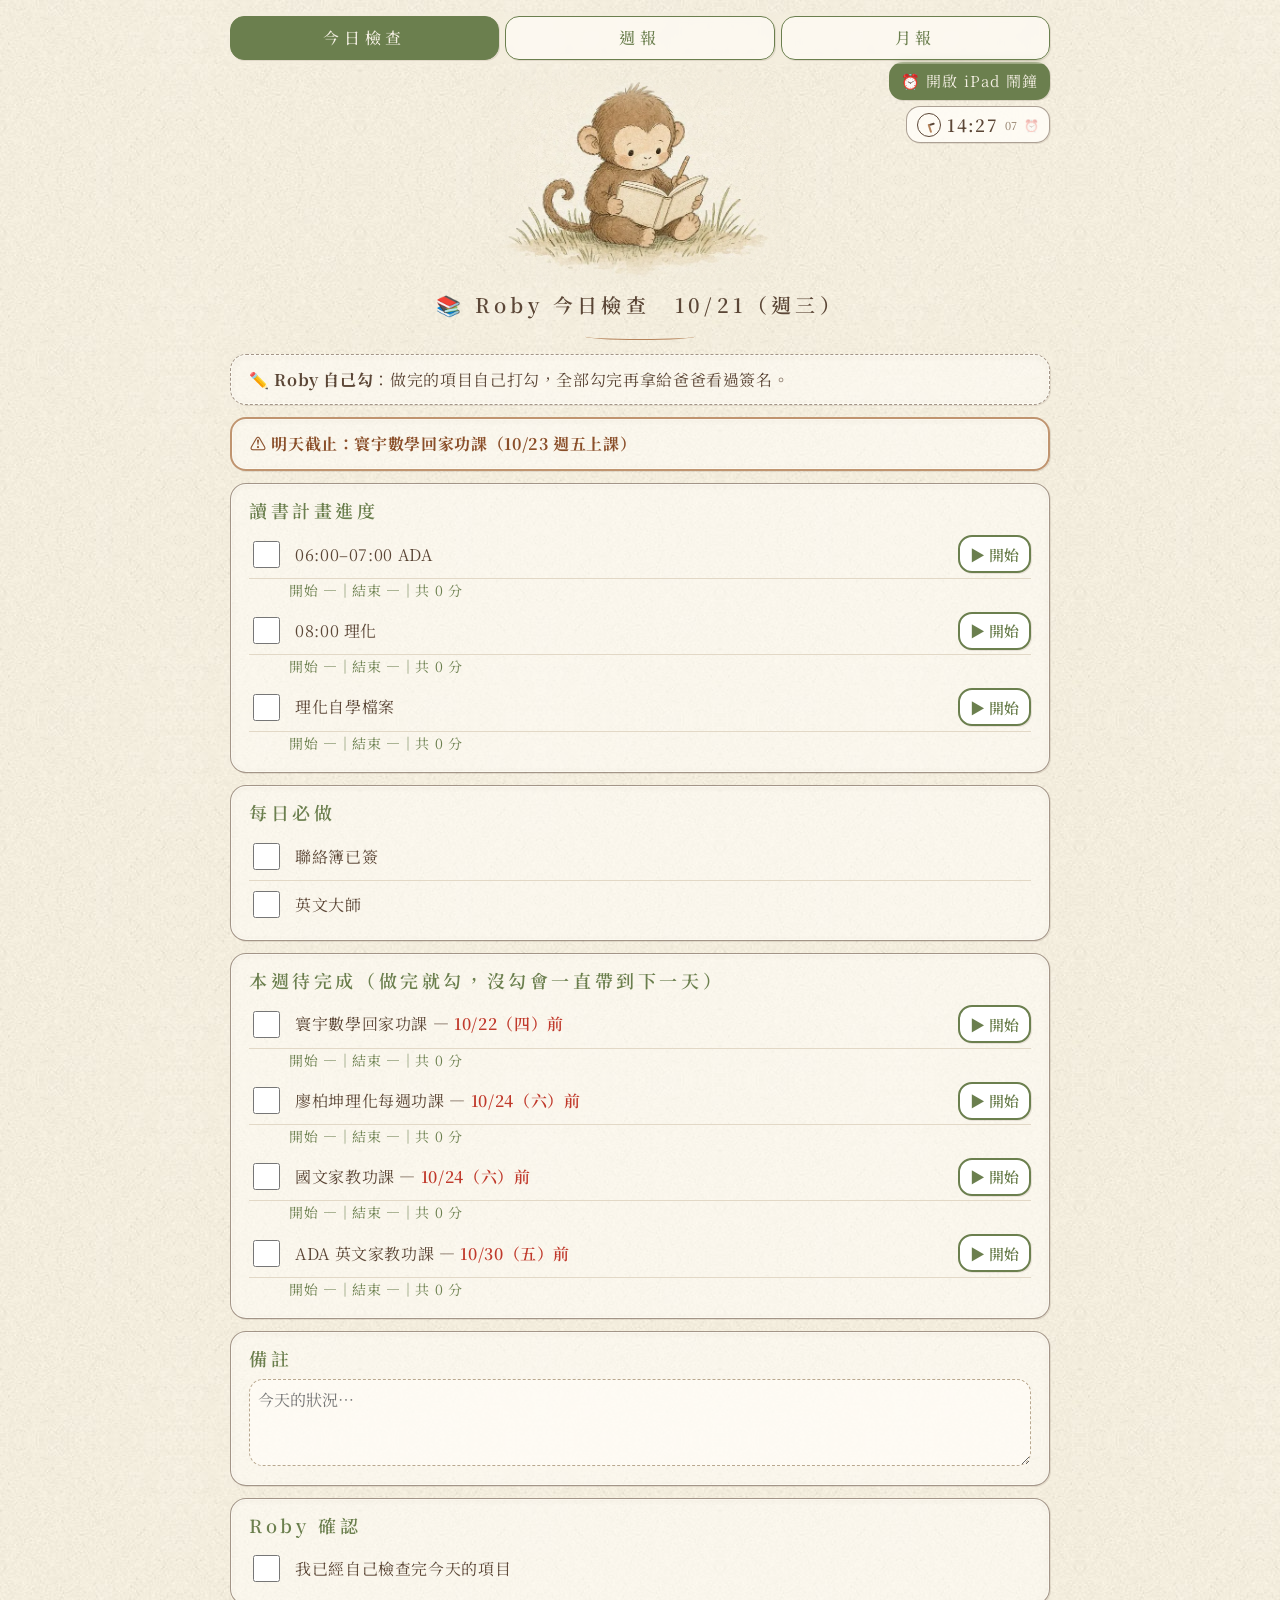
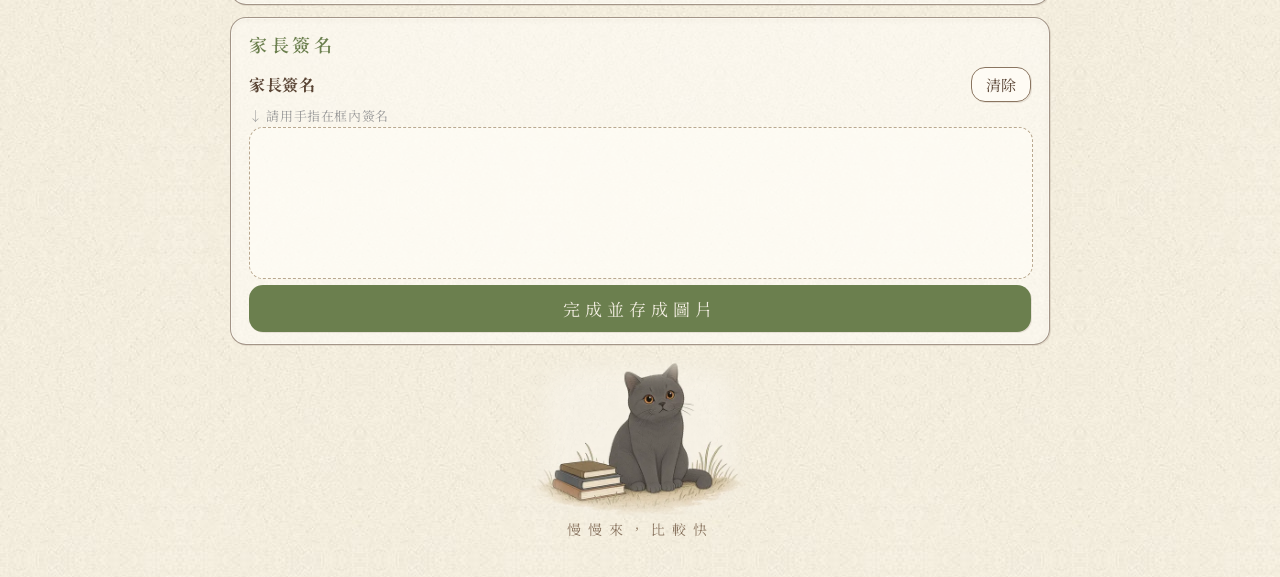
==== index.html @ 944dd444 "小時鐘、App 內鬧鐘、開啟 iPad 鬧鐘連結" ====
<!DOCTYPE html><html lang="zh-TW"><head><meta charset="utf-8">
<meta name="viewport" content="width=device-width,initial-scale=1,viewport-fit=cover">
<title>Roby 今日檢查 10/21</title>
<style>
body{font-family:-apple-system,"PingFang TC",sans-serif;margin:0;padding:16px;background:#f6f7fb;color:#222}
.card{background:#fff;border-radius:14px;padding:16px;margin-bottom:14px;box-shadow:0 1px 4px #0001}
h1{font-size:22px;margin:4px 0 12px}h2{font-size:17px;margin:0 0 10px;color:#555}
label{display:flex;align-items:center;gap:12px;padding:10px 0;border-bottom:1px solid #eee;font-size:17px}
label:last-child{border:0}input[type=checkbox]{width:26px;height:26px;accent-color:#2e7d32}
input:checked+span{text-decoration:line-through;color:#888}
textarea{width:100%;box-sizing:border-box;font-size:16px;border:1px solid #ddd;border-radius:8px;padding:8px}
canvas{display:block;width:100%;min-width:250px;height:150px;border:2px dashed #bbb;border-radius:10px;background:#fff;touch-action:none}
.row{display:flex;justify-content:space-between;align-items:center;margin:8px 0 4px}
button{font-size:15px;padding:6px 14px;border-radius:8px;border:1px solid #ccc;background:#fff}
#save{width:100%;padding:12px;font-size:17px;background:#2e7d32;color:#fff;border:0;margin-top:6px}
</style><meta name="robots" content="noindex,nofollow">
<meta name="apple-mobile-web-app-capable" content="yes"><meta name="mobile-web-app-capable" content="yes">
<meta name="apple-mobile-web-app-status-bar-style" content="default"><meta name="apple-mobile-web-app-title" content="Roby 今日檢查">
<meta name="theme-color" content="#6b7f4e"><link rel="manifest" href="manifest.webmanifest">
<link rel="apple-touch-icon" href="apple-touch-icon.png"><link rel="icon" href="icon-192.png">
<style>
body{max-width:820px!important;margin:0 auto!important;padding:20px!important;font-size:20px}
.nav{display:flex;gap:8px;margin:0 0 16px;position:sticky;top:0;z-index:5;background:#f6f7fb;padding:8px 0}
.nav a{flex:1;text-align:center;padding:14px;font-size:20px;border-radius:12px;text-decoration:none;color:#6b7f4e;background:#fff;border:2px solid #6b7f4e;font-weight:600}
.nav a.on{background:#6b7f4e;color:#fff}
h1{font-size:30px!important}h2{font-size:22px!important}
label{font-size:22px!important;padding:16px 0!important;gap:18px!important}
input[type=checkbox]{width:40px!important;height:40px!important;flex:none}
textarea{font-size:20px!important}button{font-size:19px!important}
canvas{height:220px!important}#save{padding:18px!important;font-size:22px!important}
td,th{font-size:18px!important;padding:10px 6px!important}p,li{font-size:19px}
.pts button{width:60px!important;height:48px!important}.row select{font-size:18px!important;padding:8px!important}
/* 戒除拖延 */
.trow{display:flex;align-items:center;gap:10px;border-bottom:1px solid #eee}.trow label{flex:1;border:0!important}
.tbtn{flex:none;min-width:110px;min-height:56px;font-size:20px!important;border-radius:12px!important;border:2px solid #6b7f4e!important;color:#6b7f4e;background:#fff;font-weight:600}
.tlog{font-size:18px;color:#6b7f4e;padding:0 0 12px 58px}
#tov{position:fixed;left:0;right:0;bottom:0;z-index:8;color:#fff;text-align:center;padding:18px 16px calc(18px + env(safe-area-inset-bottom));box-shadow:0 -4px 16px #0003}
#tov.focus{background:#c62828}#tov.rest{background:#1565c0}body.timing{padding-bottom:300px!important}
.tname{font-size:22px}.tphase{font-size:22px;opacity:.9}.tclock{font-size:96px;font-weight:700;font-variant-numeric:tabular-nums;line-height:1.1}
.tbtns{display:flex;gap:16px;justify-content:center;margin-top:8px}.tbtns button{min-width:160px;min-height:64px;font-size:24px!important;border-radius:14px;border:0;background:#fff;color:#222;font-weight:600}
</style>
<script>if('serviceWorker' in navigator)navigator.serviceWorker.register('sw.js');</script>
<link rel="preconnect" href="https://fonts.gstatic.com"><link href="https://fonts.googleapis.com/css2?family=Noto+Serif+TC:wght@400;600&display=swap" rel="stylesheet"><style>/* 紙感手繪主題：4 色 墨棕#5b4636 草綠#6b7f4e 暖棕#b5835a 米紙#f3eee2 */
html{background:#f3eee2 url(paper.jpg) repeat;}
body{background:transparent!important;color:#5b4636!important;font-family:"Noto Serif TC","Songti TC",-apple-system,serif!important;letter-spacing:.04em;line-height:1.6}
.hero{display:block;width:62%;max-width:460px;margin:8px auto 0}
h1{text-align:center;font-weight:600!important;letter-spacing:.28em;color:#5b4636;margin:10px 0 28px!important}
h1:after{content:"";display:block;width:110px;height:6px;margin:12px auto 0;border-bottom:1.5px solid #b5835a;border-radius:50%}
.sub{text-align:center;color:#8a7560!important;letter-spacing:.15em}
h2{color:#6b7f4e!important;letter-spacing:.2em;font-weight:600}
.card{background:rgba(255,253,247,.55)!important;box-shadow:none!important;border:1.5px solid #8a7560!important;border-radius:255px 18px 225px 18px/18px 225px 18px 255px!important;padding:24px 28px!important;margin:26px 0!important}
.card.tip{border-style:dashed!important;font-size:19px}
.card.warn{border-color:#b5835a!important;border-width:2px!important;color:#8a4f2a}
label,.trow,.subj,th,td{border-color:#e2d8c6!important}
input[type=checkbox]{accent-color:#6b7f4e!important}
input:checked+span{color:#a89a8a!important}
.nav{background:transparent!important;backdrop-filter:blur(4px)}
.nav a{border:1.5px solid #6b7f4e!important;color:#6b7f4e!important;background:rgba(255,253,247,.7)!important;border-radius:22px 8px 20px 10px!important;letter-spacing:.3em;font-weight:500}
.nav a.on{background:#6b7f4e!important;color:#f3eee2!important}
button{font-family:inherit;color:#5b4636;background:rgba(255,253,247,.8);border:1.5px solid #8a7560!important;border-radius:16px 6px 14px 8px!important}
#save{background:#6b7f4e!important;color:#f3eee2!important;border:0!important;letter-spacing:.3em;border-radius:24px 10px 22px 12px!important}
.tbtn{border-color:#6b7f4e!important;color:#6b7f4e!important}
.tlog{color:#6b7f4e!important}
textarea{background:rgba(255,253,247,.7);border:1.5px dashed #b9a88f!important;font-family:inherit;color:#5b4636}
canvas{border:1.5px dashed #b9a88f!important;background:rgba(255,253,247,.6)!important;border-radius:22px 8px 24px 10px!important}
#tov.focus{background:#8a5a3c!important}#tov.rest{background:#6b7f4e!important}
.tbtns button{background:#f3eee2!important;color:#5b4636!important}
.ok{color:#6b7f4e!important}.no{color:#b5835a!important}.bar{background:#e2d8c6!important}.bar>div{background:#6b7f4e!important}
.pts button{border-color:#b5835a!important;color:#b5835a!important;background:transparent!important}.pts button.on{background:#b5835a!important;color:#fff!important}
.add{background:transparent!important;color:#6b7f4e!important;border:1.5px dashed #6b7f4e!important;padding:8px 14px!important}
.del{border:0!important;color:#b5835a!important;background:none!important}
#done{position:fixed;inset:0;z-index:9;background:rgba(243,238,226,.92);display:flex;flex-direction:column;align-items:center;justify-content:center;text-align:center;font-size:28px;letter-spacing:.2em;color:#5b4636}
#done img{width:200px;border-radius:50%;mix-blend-mode:multiply;margin-bottom:16px}#done small{font-size:19px;color:#8a7560;margin-top:8px}
.foot{display:block;width:44%;max-width:330px;margin:10px auto 0}.footnote{text-align:center;color:#8a7560;letter-spacing:.5em;font-size:17px;margin:0 0 40px}
/* 緊湊版（Doc 要求）*/
body{font-size:16px!important;padding:12px 16px!important}
h1{font-size:20px!important;margin:6px 0 14px!important;letter-spacing:.22em}h2{font-size:18px!important;margin:0 0 6px!important}
.hero{width:42%;max-width:300px;margin:4px auto 0}.foot{width:30%;max-width:220px}
.card{padding:12px 18px!important;margin:12px 0!important}
label{font-size:16px!important;padding:7px 0!important;gap:12px!important}
input[type=checkbox]{width:27px!important;height:27px!important}
p,li,td,th,textarea,.card.tip{font-size:16px!important}td,th{padding:5px 4px!important}
button{font-size:15px!important}.nav{gap:6px;margin:0 0 6px;padding:4px 0}.nav a{font-size:16px!important;padding:8px!important}
.tbtn{min-width:72px;min-height:38px;font-size:15px!important;padding:4px 10px}.tlog{font-size:14px;padding:0 0 6px 40px}
canvas{height:150px!important}#save{padding:11px!important;font-size:17px!important}
.pts button{width:44px!important;height:36px!important}.row select{font-size:15px!important;padding:4px!important}
.tclock{font-size:64px}.tname,.tphase{font-size:17px}.tbtns button{min-width:120px;min-height:48px;font-size:18px!important}
#tov{padding:10px 12px calc(10px + env(safe-area-inset-bottom))}body.timing{padding-bottom:200px!important}
.footnote{font-size:14px;margin-bottom:24px}
/* 整齊柔圓角（取代不對稱手繪框）*/
.card{border:1.5px solid rgba(91,70,54,.55)!important;border-radius:16px!important;box-shadow:inset 0 0 0 1px rgba(255,253,247,.6),1px 1px 0 rgba(91,70,54,.12),inset 0 1px 6px rgba(91,70,54,.06)!important}
.card.warn{border-color:rgba(181,131,90,.85)!important}
.nav a,button,#save,.tbtn,.add,.tbtns button{border-radius:14px!important;box-shadow:1px 1px 0 rgba(91,70,54,.12)}
textarea,canvas{border-radius:14px!important}
input[type=checkbox]{border-radius:6px}
.due{color:#c0392b;font-weight:600}input:checked+span .due{color:#b9aa9a!important;font-weight:400}
/* 小時鐘與鬧鐘 */
body{position:relative}
#clk{position:absolute;top:62px;right:16px;z-index:4;display:flex;align-items:center;gap:6px;padding:5px 10px!important;background:rgba(255,253,247,.85)!important;border:1.5px solid rgba(91,70,54,.5)!important;border-radius:14px!important;color:#5b4636;font-variant-numeric:tabular-nums}
#clk .cf{position:relative;width:22px;height:22px;border:1.5px solid #5b4636;border-radius:50%;flex:none}
#clk .cf i{position:absolute;left:50%;bottom:50%;width:1.6px;background:#5b4636;border-radius:1px;transform-origin:50% 100%;margin-left:-.8px}
#clk .hh{height:6px}#clk .mm{height:8.5px;background:#b5835a!important}
#clk .ct{font-size:17px;letter-spacing:.08em;font-weight:600}#clk .cs{font-size:11px;color:#8a7560;width:14px}
#clk .cb{font-size:12px;opacity:.35}#clk.has .cb{opacity:1}
#alp,#alr{position:fixed;inset:0;z-index:10;background:rgba(91,70,54,.35);display:flex;align-items:center;justify-content:center;padding:16px}
.alb{background:#f3eee2 url(paper.jpg);border:1.5px solid rgba(91,70,54,.55);border-radius:16px;padding:16px 18px;width:100%;max-width:460px;box-shadow:0 6px 24px rgba(91,70,54,.25)}
.ali{display:flex;align-items:center;gap:10px;padding:6px 0;border-bottom:1px solid #e2d8c6}.ali b{font-size:20px;font-variant-numeric:tabular-nums}.ali span{flex:1;font-size:15px}
.ali label{padding:0!important;border:0!important}.ala{display:flex;gap:6px;margin:10px 0 4px;flex-wrap:wrap}.ala input{font-size:16px;padding:6px 8px;border:1.5px solid #b9a88f;border-radius:10px;background:#fffdf7;color:#5b4636;font-family:inherit}
.ala input#alL{flex:1;min-width:140px}.alh{display:block;color:#8a7560;font-size:13px;margin:4px 0 10px}.aln{color:#8a7560}.alclose{width:100%;padding:8px!important}
#alr .alb{text-align:center}.alrt{font-size:56px;font-weight:700;color:#5b4636;font-variant-numeric:tabular-nums}.alrl{font-size:20px;margin-bottom:12px}
#alr .tbtns button{min-width:140px;min-height:52px;font-size:18px!important}#alr .of{background:#6b7f4e!important;color:#f3eee2!important}
#clkbar{position:absolute;top:62px;right:16px;z-index:4;display:flex;flex-direction:column;align-items:flex-end;gap:6px}
#clkbar #clk{position:static}
#sysal{display:inline-block;padding:7px 12px;font-size:15px;color:#f3eee2;background:#6b7f4e;border-radius:14px;text-decoration:none;letter-spacing:.08em;box-shadow:1px 1px 0 rgba(91,70,54,.15)}
</style></head><body><img id="paperimg" src="paper.jpg" hidden alt=""><div class="nav"><a href="./" class="on">今日檢查</a><a href="weekly.html" class="">週報</a><a href="monthly.html" class="">月報</a></div><img class="hero" src="monkey-hero.webp" alt="">
<h1>📚 Roby 今日檢查　10/21（週三）</h1>
<div class="card tip">✏️ <b>Roby 自己勾</b>：做完的項目自己打勾，全部勾完再拿給爸爸看過簽名。</div>
<div class="card warn"><b>⚠️ 明天截止：寰宇數學回家功課（10/23 週五上課）</b></div>
<div class="card" data-timer><h2>讀書計畫進度</h2>
<label><input type="checkbox"><span>06:00–07:00 ADA</span></label>
<label><input type="checkbox"><span>08:00 理化</span></label>
<label><input type="checkbox"><span>理化自學檔案</span></label></div>
<div class="card"><h2>每日必做</h2>
<label><input type="checkbox"><span>聯絡簿已簽</span></label>
<label><input type="checkbox"><span id="eng">英文大師</span></label></div>
<div class="card" data-timer><h2>本週待完成（做完就勾，沒勾會一直帶到下一天）</h2>
<label><input type="checkbox"><span>寰宇數學回家功課 — <span class="due">10/22（四）前</span></span></label>
<label><input type="checkbox"><span>廖柏坤理化每週功課 — <span class="due">10/24（六）前</span></span></label>
<label><input type="checkbox"><span>國文家教功課 — <span class="due">10/24（六）前</span></span></label>
<label><input type="checkbox"><span>ADA 英文家教功課 — <span class="due">10/30（五）前</span></span></label></div>
<div class="card"><h2>備註</h2><textarea rows="3" placeholder="今天的狀況…"></textarea></div>
<div class="card"><h2>Roby 確認</h2><label><input type="checkbox"><span>我已經自己檢查完今天的項目</span></label></div>
<div class="card"><h2>家長簽名</h2>
<div class="row"><b>家長簽名</b><button onclick="clr(0)">清除</button></div><div style="color:#999;font-size:13px">↓ 請用手指在框內簽名</div><canvas width="600" height="150"></canvas>
<button id="save" onclick="save()">完成並存成圖片</button></div>
<script>
const cs=[...document.querySelectorAll('canvas')];
cs.forEach(c=>{const r=devicePixelRatio||1;const w=c.clientWidth||600,h=c.clientHeight||150;c.width=w*r;c.height=h*r;
const x=c.getContext('2d');x.scale(r,r);x.lineWidth=2.5;x.lineCap='round';x.strokeStyle='#5b4636';let d=false;
const p=e=>{const b=c.getBoundingClientRect();return[e.clientX-b.left,e.clientY-b.top]};
c.onpointerdown=e=>{d=true;x.beginPath();x.moveTo(...p(e))};
c.onpointermove=e=>{if(d){x.lineTo(...p(e));x.stroke()}};
c.onpointerup=c.onpointerleave=()=>d=false;});
function clr(i){const c=cs[i];c.getContext('2d').clearRect(0,0,c.width,c.height)}
function save(){const INK='#5b4636',GRN='#6b7f4e',ACC='#b5835a';
const items=[...document.querySelectorAll('label')].map(l=>[l.querySelector('input').checked,l.querySelector('span').innerText,(l.dataset.log||''),(l.querySelector('.due')||{}).innerText||''.replace(/[（）]/g,'')]);
const W=820,hero=document.querySelector('.hero'),HH=hero?300:0,H=HH+170+items.reduce((s,i)=>s+(i[2]?84:56),0)+330+230,o=document.createElement('canvas');o.width=W*2;o.height=H*2;const x=o.getContext('2d');x.scale(2,2);
x.fillStyle='#f3eee2';x.fillRect(0,0,W,H);const pt=document.getElementById('paperimg');if(pt&&pt.complete){x.fillStyle=x.createPattern(pt,'repeat');x.fillRect(0,0,W,H)}
if(hero){const w=420,h=w*hero.naturalHeight/hero.naturalWidth;x.drawImage(hero,(W-w)/2,10,w,h);x.globalCompositeOperation='source-over'}
const SF='"Noto Serif TC","Songti TC",serif';x.textAlign='center';x.fillStyle=INK;x.font='600 34px '+SF;x.letterSpacing='6px';x.fillText(document.querySelector('h1').innerText.replace(/^\W+/,''),W/2,HH+60);x.letterSpacing='0px';
x.strokeStyle=ACC;x.lineWidth=1.5;x.beginPath();x.moveTo(W/2-60,HH+82);x.quadraticCurveTo(W/2,HH+76,W/2+60,HH+84);x.stroke();x.textAlign='left';
let y=HH+140;items.forEach(([c,t,lg,du])=>{x.strokeStyle=INK;x.lineWidth=1.5;x.beginPath();x.roundRect?x.roundRect(50,y-24,28,28,6):x.rect(50,y-24,28,28);x.stroke();if(c){x.strokeStyle=GRN;x.lineWidth=3.5;x.beginPath();x.moveTo(54,y-10);x.lineTo(63,y);x.lineTo(80,y-28);x.stroke()}
x.fillStyle=c?'#9a8a7a':INK;x.font='25px '+SF;if(du&&t.endsWith(du)){const a=t.slice(0,-du.length);x.fillText(a,95,y);const ax=95+x.measureText(a).width;x.fillStyle=c?'#b9aa9a':'#c0392b';x.font='600 25px '+SF;x.fillText(du,ax,y)}else x.fillText(t,95,y);y+=36;if(lg){x.fillStyle=GRN;x.font='20px '+SF;x.fillText(lg,95,y-4);y+=28}y+=20});
const n=document.querySelector('textarea').value;x.fillStyle=INK;x.font='23px '+SF;if(n){x.fillText('備註：'+n,50,y);y+=46}
x.fillText('家長簽名',50,y+30);x.strokeStyle='rgba(91,70,54,.14)';x.lineWidth=1.5;x.beginPath();x.roundRect?x.roundRect(171,y+1,600,180,14):0;x.stroke();x.strokeStyle='rgba(91,70,54,.6)';x.beginPath();x.roundRect?x.roundRect(170,y,600,180,14):x.rect(170,y,600,180);x.stroke();x.drawImage(cs[0],175,y+5,590,170);const cf=document.querySelector('.foot');if(cf){x.drawImage(cf,(W-280)/2,y+200,280,280*cf.naturalHeight/cf.naturalWidth);x.globalCompositeOperation='source-over'}
o.toBlob(async b=>{const url=URL.createObjectURL(b);const f=new File([b],'Roby檢查_1021.png',{type:'image/png'});
if(navigator.canShare&&navigator.canShare({files:[f]})){try{await navigator.share({files:[f],title:'Roby檢查 10/21'});return}catch(e){}}
showImg(url)},'image/png');}
function showImg(url){const d=document.createElement('div');d.style.cssText='position:fixed;inset:0;background:#000c;z-index:9;display:flex;flex-direction:column;align-items:center;justify-content:center;padding:16px';
d.innerHTML='<p style="color:#fff;font-size:18px;text-align:center">長按下方圖片，選「加入照片」或「儲存影像」</p><img src="'+url+'" style="max-width:100%;max-height:75vh;background:#fff;border-radius:8px"><button style="margin-top:14px;font-size:17px;padding:10px 24px">關閉</button>';
d.querySelector('button').onclick=()=>d.remove();document.body.appendChild(d);}
</script><img class="foot" src="cat-foot.webp" alt="讀書的小貓"><div class="footnote">慢慢來，比較快</div><script>(function(){
var K='roby-check-'+'2026-10-21',TK='roby-timer',FOCUS=25*60e3,REST=5*60e3;
var els=[...document.querySelectorAll('input[type=checkbox],textarea')];
var S={};try{S=JSON.parse(localStorage.getItem(K)||'{}')}catch(e){}
if(!S.t)S.t={};
function save(){els.forEach(function(x,j){S[j]=x.type=='checkbox'?x.checked:x.value});localStorage.setItem(K,JSON.stringify(S));}
var hm=function(ms){return new Date(ms).toLocaleTimeString('zh-TW',{timeZone:'Asia/Taipei',hour:'2-digit',minute:'2-digit',hourCycle:'h23'})};
var logs={};
function tot(t){return (t.acc||0)+(t.run?Date.now()-t.run:0)}
function render(i){var t=S.t[i]||{},d=logs[i];if(!d)return;
 var s='開始 '+(t.s?hm(t.s):'—')+'｜結束 '+(t.e&&!t.on?hm(t.e):'—')+'｜共 '+Math.floor(tot(t)/60e3)+' 分';
 d.textContent=s;els[i].closest('label').dataset.log=t.s?'（'+s+'）':'';}
function renderAll(){for(var i in logs)render(i)}
els.forEach(function(e,i){if(i in S){if(e.type=='checkbox')e.checked=S[i];else e.value=S[i];}});
document.querySelectorAll('[data-timer] label').forEach(function(l){var cb=l.querySelector('input'),i=els.indexOf(cb);
 var w=document.createElement('div');w.className='trow';l.parentNode.insertBefore(w,l);w.appendChild(l);
 var b=document.createElement('button');b.className='tbtn';b.textContent='▶ 開始';b.onclick=function(){start(i)};w.appendChild(b);
 var d=document.createElement('div');d.className='tlog';w.after(d);logs[i]=d;render(i);});
function pauseRun(i,at){var t=S.t[i];if(t&&t.run){t.acc=(t.acc||0)+Math.max(0,(at||Date.now())-t.run);t.run=null}}
function finish(i){var t=S.t[i];if(!t||!t.s)return;pauseRun(i);t.e=Date.now();t.on=false;render(i);save();}
els.forEach(function(e,i){e.addEventListener(e.type=='checkbox'?'change':'input',function(){
 if(e.type=='checkbox'&&logs[i]&&e.checked){var T=getT();if(T&&T.i==i)setT(null);if(S.t[i]&&S.t[i].s)finish(i);}
 save();});});
var ov=document.createElement('div');ov.id='tov';ov.innerHTML='<div class="tname"></div><div class="tphase"></div><div class="tclock">25:00</div><div class="tbtns"><button class="tp">⏸ 暫停</button><button class="tx">■ 結束</button></div>';
document.body.appendChild(ov);var ac;
function getT(){try{return JSON.parse(localStorage.getItem(TK)||'null')}catch(e){return null}}
function setT(t){t?localStorage.setItem(TK,JSON.stringify(t)):localStorage.removeItem(TK);tick();}
function name(i){var s=els[i].closest('label').querySelector('span');return s?s.textContent:''}
function start(i){var T=getT();if(T&&T.i==i)return;
 if(T&&!confirm('已經有一個計時在進行（'+name(T.i)+'），要結束它改計時這一項嗎？'))return;
 if(T){finish(T.i)}
 try{ac=ac||new (window.AudioContext||window.webkitAudioContext)();ac.resume()}catch(e){}
 var t=S.t[i]=S.t[i]||{acc:0};if(!t.s)t.s=Date.now();t.run=Date.now();t.on=true;t.e=null;save();render(i);
 setT({k:K,i:i,ph:'f',end:Date.now()+FOCUS});}
function beep(n){try{ac=ac||new (window.AudioContext||window.webkitAudioContext)();for(var k=0;k<n;k++){var o=ac.createOscillator(),g=ac.createGain();o.frequency.value=880;o.connect(g);g.connect(ac.destination);var t0=ac.currentTime+k*0.5;g.gain.setValueAtTime(0.4,t0);g.gain.exponentialRampToValueAtTime(0.001,t0+0.4);o.start(t0);o.stop(t0+0.4);}}catch(e){}if(navigator.vibrate)navigator.vibrate([300,150,300]);}
function fmt(ms){ms=Math.max(0,ms);var s=Math.ceil(ms/1000);return String(Math.floor(s/60)).padStart(2,'0')+':'+String(s%60).padStart(2,'0')}
function tick(){var T=getT();if(T&&T.k!==K){T=null;localStorage.removeItem(TK)}
 renderAll();
 if(!T){ov.style.display='none';document.body.classList.remove('timing');return}
 ov.style.display='';document.body.classList.add('timing');ov.className=T.ph=='f'?'focus':'rest';
 var left=T.paused!=null?T.paused:T.end-Date.now();
 if(left<=0&&T.paused==null){if(T.ph=='f'){pauseRun(T.i,T.end);save();beep(3);T={k:K,i:T.i,ph:'r',end:Date.now()+REST};localStorage.setItem(TK,JSON.stringify(T));left=T.end-Date.now();setTimeout(function(){alert('25 分鐘到了！休息 5 分鐘 ☕')},50);}
  else{beep(2);localStorage.removeItem(TK);ov.style.display='none';document.body.classList.remove('timing');setTimeout(function(){alert('休息結束！可以按「開始」再專注一輪 💪')},50);return;}}
 ov.querySelector('.tname').textContent=name(T.i);
 ov.querySelector('.tphase').textContent=T.ph=='f'?'🍅 專注中':'☕ 休息 5 分鐘（不計入）';
 ov.querySelector('.tclock').textContent=fmt(left);
 ov.querySelector('.tp').textContent=T.paused!=null?'▶ 繼續':'⏸ 暫停';}
ov.querySelector('.tp').onclick=function(){var T=getT();if(!T)return;
 if(T.paused!=null){T.end=Date.now()+T.paused;delete T.paused;if(T.ph=='f'){S.t[T.i].run=Date.now();save()}}
 else{T.paused=T.end-Date.now();if(T.ph=='f'){pauseRun(T.i);save()}}setT(T)};
ov.querySelector('.tx').onclick=function(){if(confirm('結束這次計時？')){var T=getT();if(T)finish(T.i);setT(null)}};
setInterval(tick,1000);document.addEventListener('visibilitychange',tick);tick();
})();
(function(){var cbs=[...document.querySelectorAll('input[type=checkbox]')],shown=false;
function chk(){var all=cbs.every(c=>c.checked);if(all&&!shown){shown=true;var d=document.createElement('div');d.id='done';
d.innerHTML='<img src="monkey-head.png" alt=""><div>全部完成了！</div><small>小猴子替你開心 · 點一下關閉</small>';d.onclick=()=>d.remove();document.body.appendChild(d);}if(!all)shown=false;}
cbs.forEach(c=>c.addEventListener('change',chk));})();
</script><script>(function(){
var AK='roby-alarms',FK='roby-alarm-fired',SK='roby-alarm-snooze';
var fmt=new Intl.DateTimeFormat('zh-TW',{timeZone:'Asia/Taipei',year:'numeric',month:'2-digit',day:'2-digit',hour:'2-digit',minute:'2-digit',second:'2-digit',hourCycle:'h23'});
function tp(){var o={};fmt.formatToParts(new Date()).forEach(p=>o[p.type]=p.value);return o}
var J=(k,d)=>{try{return JSON.parse(localStorage.getItem(k))||d}catch(e){return d}},W=(k,v)=>localStorage.setItem(k,JSON.stringify(v));
var esc=s=>String(s).replace(/[&<>"]/g,c=>({'&':'&amp;','<':'&lt;','>':'&gt;','"':'&quot;'}[c]));
var c=document.createElement('button');c.id='clk';c.title='App 內小鬧鐘（需開著 App）';c.innerHTML='<span class="cf"><i class="hh"></i><i class="mm"></i></span><span class="ct">--:--</span><small class="cs"></small><span class="cb">⏰</span>';
var bar=document.createElement('div');bar.id='clkbar';
var sa=document.createElement('a');sa.id='sysal';sa.href='clock-alarm://';sa.textContent='⏰ 開啟 iPad 鬧鐘';
sa.onclick=function(e){e.preventDefault();var t0=Date.now();try{location.href='clock-alarm://'}catch(_){}
 setTimeout(function(){if(!document.hidden&&Date.now()-t0<2500){try{location.href='clock-timer://'}catch(_){}}},900)};
bar.appendChild(sa);bar.appendChild(c);document.body.appendChild(bar);
var ac;function unlock(){try{ac=ac||new (window.AudioContext||window.webkitAudioContext)();ac.resume();var b=ac.createBuffer(1,1,22050),s=ac.createBufferSource();s.buffer=b;s.connect(ac.destination);s.start(0)}catch(e){}}
function ring(){try{ac=ac||new (window.AudioContext||window.webkitAudioContext)();[0,.25,.5].forEach(function(d){var o=ac.createOscillator(),g=ac.createGain();o.type='triangle';o.frequency.value=d==.25?1046:784;o.connect(g);g.connect(ac.destination);var t=ac.currentTime+d;g.gain.setValueAtTime(.35,t);g.gain.exponentialRampToValueAtTime(.001,t+.22);o.start(t);o.stop(t+.22)})}catch(e){}if(navigator.vibrate)navigator.vibrate(300)}
// 設定面板
var pn=document.createElement('div');pn.id='alp';pn.style.display='none';document.body.appendChild(pn);
function draw(){var A=J(AK,[]);pn.innerHTML='<div class="alb"><h2>⏰ 鬧鐘</h2><div class="all">'+(A.length?A.map(a=>'<div class="ali"><label class="sw"><input type="checkbox" data-on="'+a.id+'"'+(a.on?' checked':'')+'></label><b>'+a.t+'</b><span>'+esc(a.label||'')+'</span><button data-del="'+a.id+'">刪除</button></div>').join(''):'<p class="aln">還沒有鬧鐘</p>')+
'</div><div class="ala"><input type="time" id="alT" value="19:30"><input id="alL" placeholder="標籤，例如：開始寫功課" maxlength="20"><button id="alAdd">＋ 新增</button></div><small class="alh">需開著 App 才會響（台北時間）</small><button id="alX" class="alclose">關閉</button></div>';
pn.querySelectorAll('[data-on]').forEach(e=>e.onchange=function(){unlock();var A=J(AK,[]);A.forEach(a=>{if(a.id==e.dataset.on)a.on=e.checked});W(AK,A)});
pn.querySelectorAll('[data-del]').forEach(e=>e.onclick=function(){W(AK,J(AK,[]).filter(a=>a.id!=e.dataset.del));draw()});
pn.querySelector('#alAdd').onclick=function(){unlock();var t=pn.querySelector('#alT').value;if(!t)return;var A=J(AK,[]);A.push({id:Date.now().toString(36),t:t,label:pn.querySelector('#alL').value.trim(),on:true});A.sort((a,b)=>a.t<b.t?-1:1);W(AK,A);draw()};
pn.querySelector('#alX').onclick=function(){pn.style.display='none'};}
c.onclick=function(){unlock();draw();pn.style.display=''};pn.onclick=function(e){if(e.target==pn)pn.style.display='none'};
// 響鈴彈窗
var rg=null,rgT=null;
function fire(a){if(rg)return;unlock();ring();rgT=setInterval(ring,1200);rg=document.createElement('div');rg.id='alr';
rg.innerHTML='<div class="alb"><div class="alrt">'+a.t+'</div><div class="alrl">'+esc(a.label||'鬧鐘')+'</div><div class="tbtns"><button class="sn">稍後 5 分鐘</button><button class="of">關閉</button></div></div>';
document.body.appendChild(rg);var close=function(){clearInterval(rgT);rg.remove();rg=null};
rg.querySelector('.of').onclick=close;rg.querySelector('.sn').onclick=function(){var S=J(SK,{});S[a.id]=Date.now()+5*60e3;W(SK,S);close()};}
function tick(){var p=tp(),hm=p.hour+':'+p.minute,day=p.year+'-'+p.month+'-'+p.day;
c.querySelector('.ct').textContent=hm;c.querySelector('.cs').textContent=p.second;
var h=+p.hour%12,m=+p.minute;c.querySelector('.hh').style.transform='rotate('+(h*30+m/2)+'deg)';c.querySelector('.mm').style.transform='rotate('+(m*6)+'deg)';
var A=J(AK,[]),F=J(FK,{}),S=J(SK,{}),now=Date.now();
A.forEach(function(a){if(!a.on)return;var key=day+' '+a.t;if(a.t==hm&&F[a.id]!=key){F[a.id]=key;W(FK,F);fire(a)}
 if(S[a.id]&&now>=S[a.id]){delete S[a.id];W(SK,S);fire(a)}});
c.classList.toggle('has',A.some(a=>a.on));}
setInterval(tick,1000);document.addEventListener('visibilitychange',tick);tick();
})();
</script></body></html>
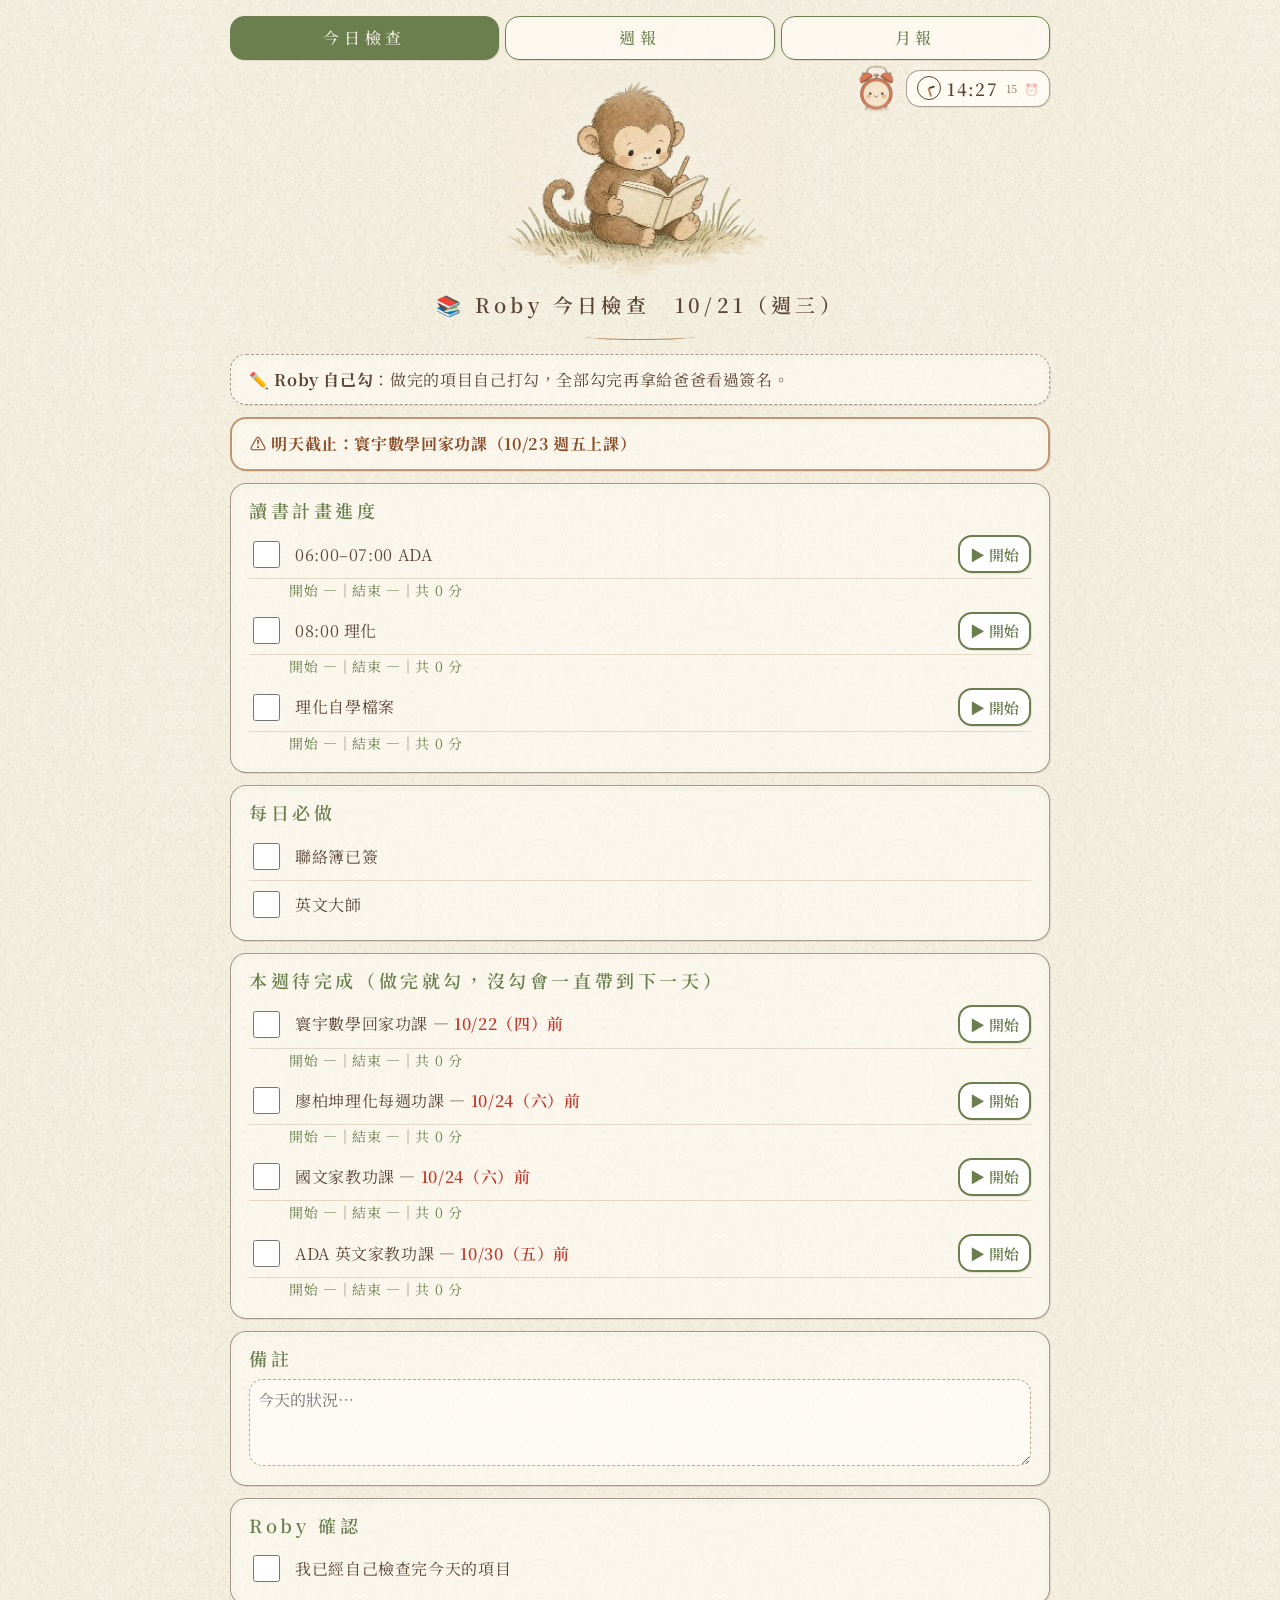
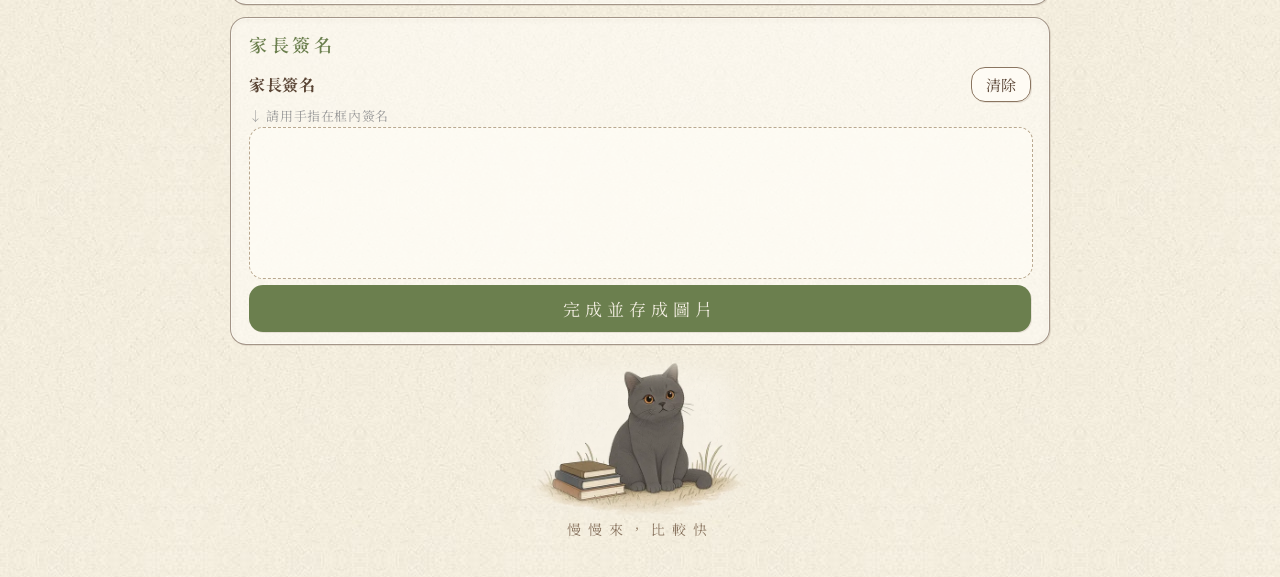
==== commit 605ed21d: "小鬧鐘圖示按鈕" ====
--- a/index.html
+++ b/index.html
@@ -112,6 +112,12 @@
 #clkbar{position:absolute;top:62px;right:16px;z-index:4;display:flex;flex-direction:column;align-items:flex-end;gap:6px}
 #clkbar #clk{position:static}
 #sysal{display:inline-block;padding:7px 12px;font-size:15px;color:#f3eee2;background:#6b7f4e;border-radius:14px;text-decoration:none;letter-spacing:.08em;box-shadow:1px 1px 0 rgba(91,70,54,.15)}
+#clkbar{flex-direction:row!important;align-items:center!important;gap:4px!important}
+#sysal{padding:0!important;background:none!important;box-shadow:none!important;width:52px;height:52px}
+#sysal img{width:52px;height:52px;display:block;animation:wob 3.2s ease-in-out infinite;transform-origin:50% 85%}
+#sysal:active img{transform:scale(.92)}
+@keyframes wob{0%,78%,100%{transform:rotate(0)}82%{transform:rotate(-9deg)}86%{transform:rotate(8deg)}90%{transform:rotate(-6deg)}94%{transform:rotate(4deg)}}
+@media (prefers-reduced-motion:reduce){#sysal img{animation:none}}
 </style></head><body><img id="paperimg" src="paper.jpg" hidden alt=""><div class="nav"><a href="./" class="on">今日檢查</a><a href="weekly.html" class="">週報</a><a href="monthly.html" class="">月報</a></div><img class="hero" src="monkey-hero.webp" alt="">
 <h1>📚 Roby 今日檢查　10/21（週三）</h1>
 <div class="card tip">✏️ <b>Roby 自己勾</b>：做完的項目自己打勾，全部勾完再拿給爸爸看過簽名。</div>
@@ -224,7 +230,7 @@
 var esc=s=>String(s).replace(/[&<>"]/g,c=>({'&':'&amp;','<':'&lt;','>':'&gt;','"':'&quot;'}[c]));
 var c=document.createElement('button');c.id='clk';c.title='App 內小鬧鐘（需開著 App）';c.innerHTML='<span class="cf"><i class="hh"></i><i class="mm"></i></span><span class="ct">--:--</span><small class="cs"></small><span class="cb">⏰</span>';
 var bar=document.createElement('div');bar.id='clkbar';
-var sa=document.createElement('a');sa.id='sysal';sa.href='clock-alarm://';sa.textContent='⏰ 開啟 iPad 鬧鐘';
+var sa=document.createElement('a');sa.id='sysal';sa.href='clock-alarm://';sa.title='開啟 iPad 鬧鐘';sa.setAttribute('aria-label','開啟 iPad 鬧鐘');sa.innerHTML='<img src="alarm.webp" alt="開啟 iPad 鬧鐘">';
 sa.onclick=function(e){e.preventDefault();var t0=Date.now();try{location.href='clock-alarm://'}catch(_){}
  setTimeout(function(){if(!document.hidden&&Date.now()-t0<2500){try{location.href='clock-timer://'}catch(_){}}},900)};
 bar.appendChild(sa);bar.appendChild(c);document.body.appendChild(bar);
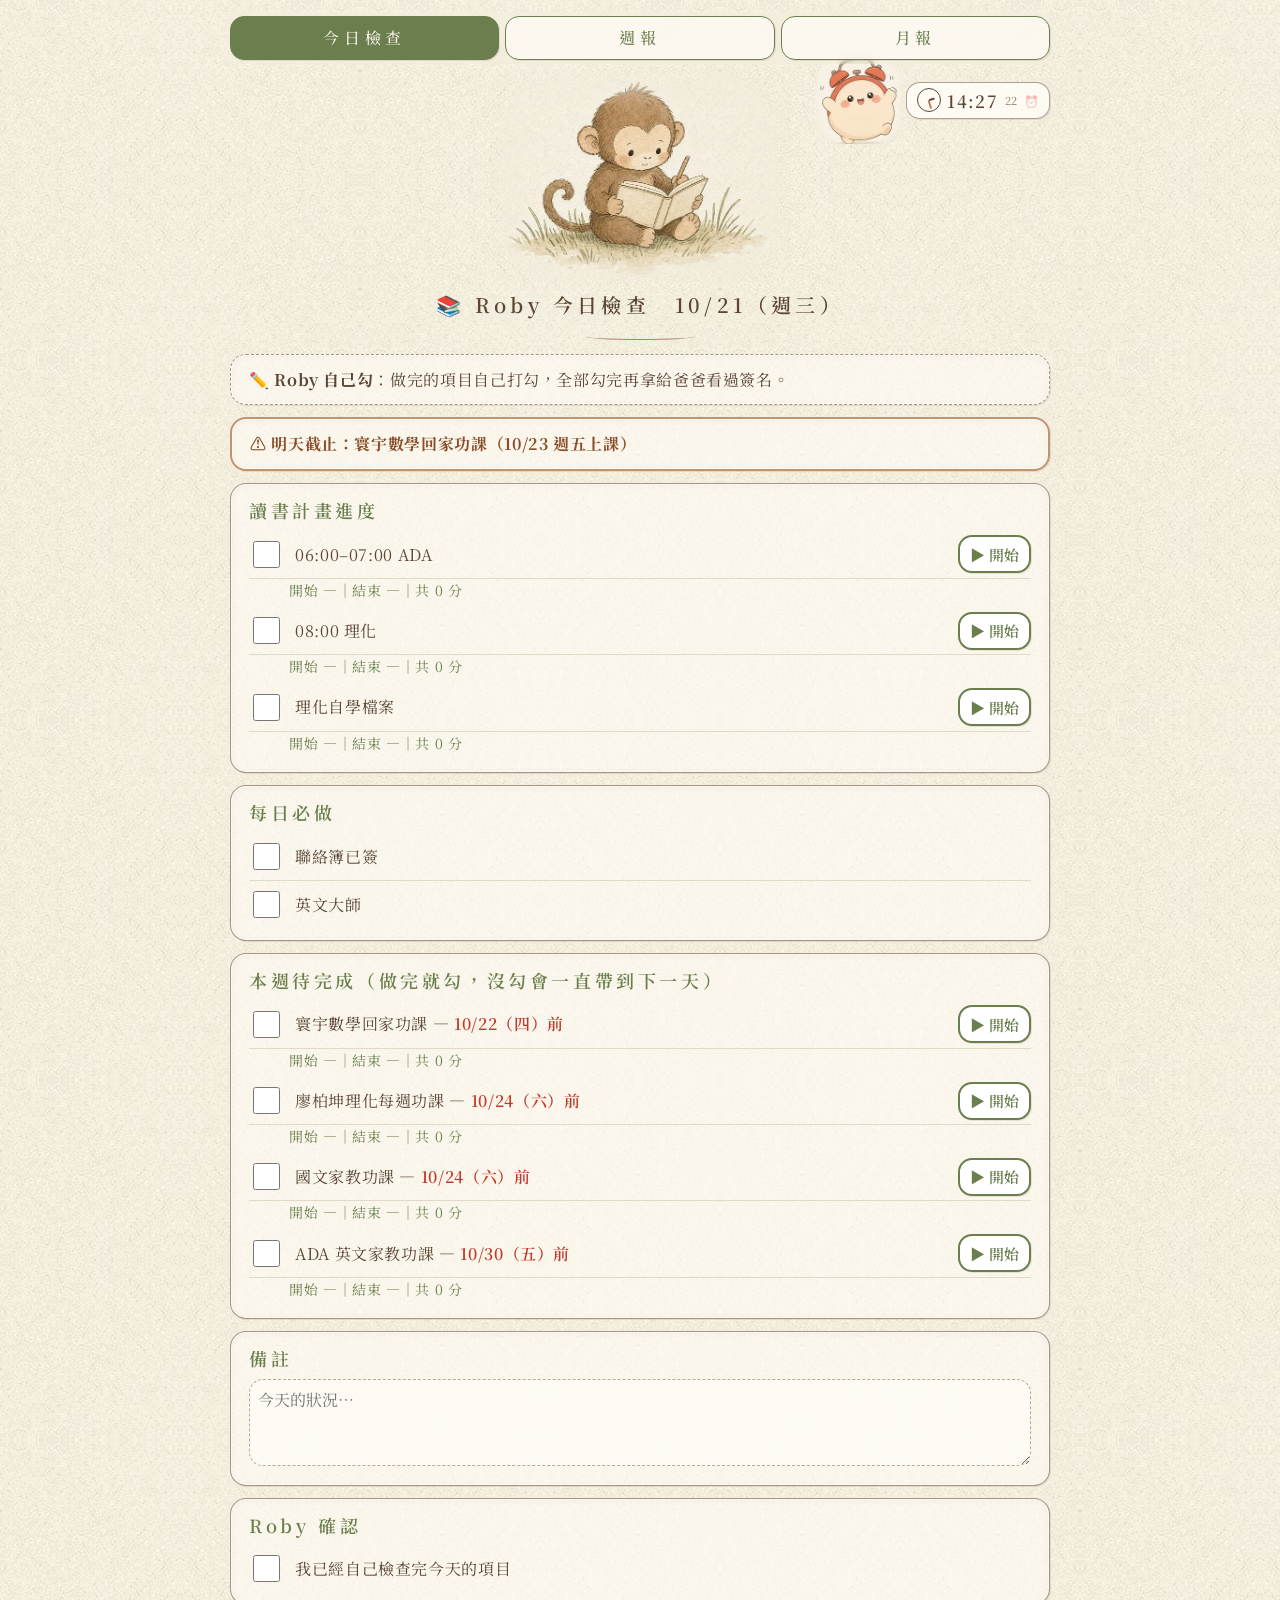
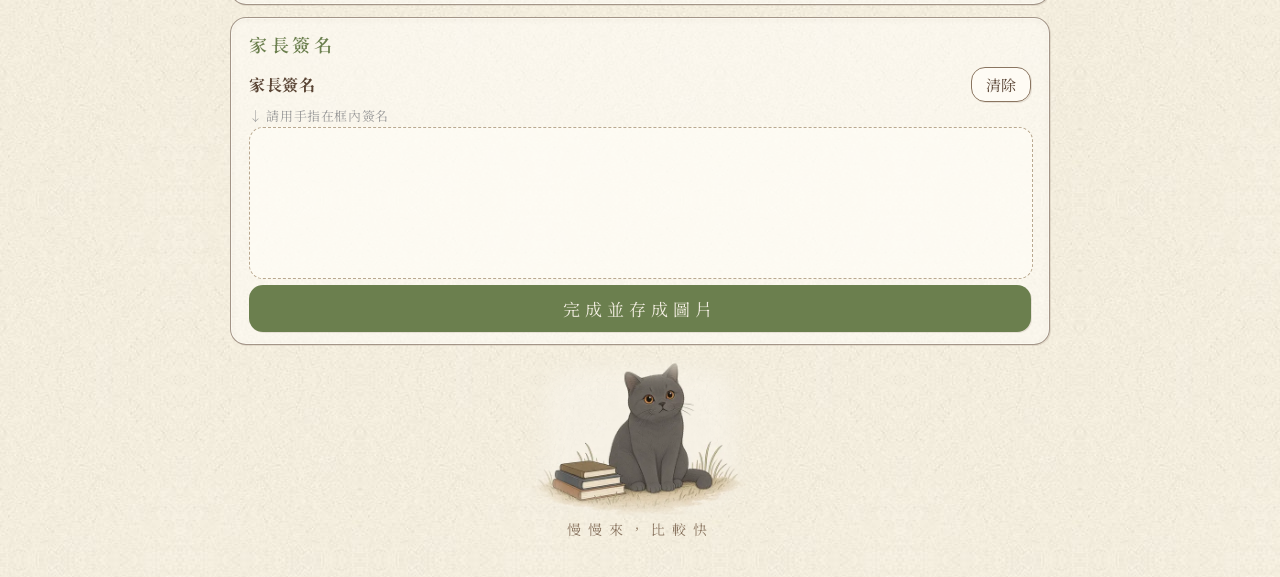
==== commit bf395bc3: "鬧鐘角色按鈕放大 88px" ====
--- a/index.html
+++ b/index.html
@@ -109,12 +109,12 @@
 .ala input#alL{flex:1;min-width:140px}.alh{display:block;color:#8a7560;font-size:13px;margin:4px 0 10px}.aln{color:#8a7560}.alclose{width:100%;padding:8px!important}
 #alr .alb{text-align:center}.alrt{font-size:56px;font-weight:700;color:#5b4636;font-variant-numeric:tabular-nums}.alrl{font-size:20px;margin-bottom:12px}
 #alr .tbtns button{min-width:140px;min-height:52px;font-size:18px!important}#alr .of{background:#6b7f4e!important;color:#f3eee2!important}
-#clkbar{position:absolute;top:62px;right:16px;z-index:4;display:flex;flex-direction:column;align-items:flex-end;gap:6px}
+#clkbar{position:absolute;top:56px;right:16px;z-index:4;display:flex;flex-direction:column;align-items:flex-end;gap:6px}
 #clkbar #clk{position:static}
 #sysal{display:inline-block;padding:7px 12px;font-size:15px;color:#f3eee2;background:#6b7f4e;border-radius:14px;text-decoration:none;letter-spacing:.08em;box-shadow:1px 1px 0 rgba(91,70,54,.15)}
 #clkbar{flex-direction:row!important;align-items:center!important;gap:4px!important}
-#sysal{padding:0!important;background:none!important;box-shadow:none!important;width:52px;height:52px}
-#sysal img{width:52px;height:52px;display:block;animation:wob 3.2s ease-in-out infinite;transform-origin:50% 85%}
+#sysal{padding:0!important;background:none!important;box-shadow:none!important;width:88px;height:88px}
+#sysal img{width:88px;height:88px;display:block;animation:wob 3.2s ease-in-out infinite;transform-origin:50% 85%}
 #sysal:active img{transform:scale(.92)}
 @keyframes wob{0%,78%,100%{transform:rotate(0)}82%{transform:rotate(-9deg)}86%{transform:rotate(8deg)}90%{transform:rotate(-6deg)}94%{transform:rotate(4deg)}}
 @media (prefers-reduced-motion:reduce){#sysal img{animation:none}}
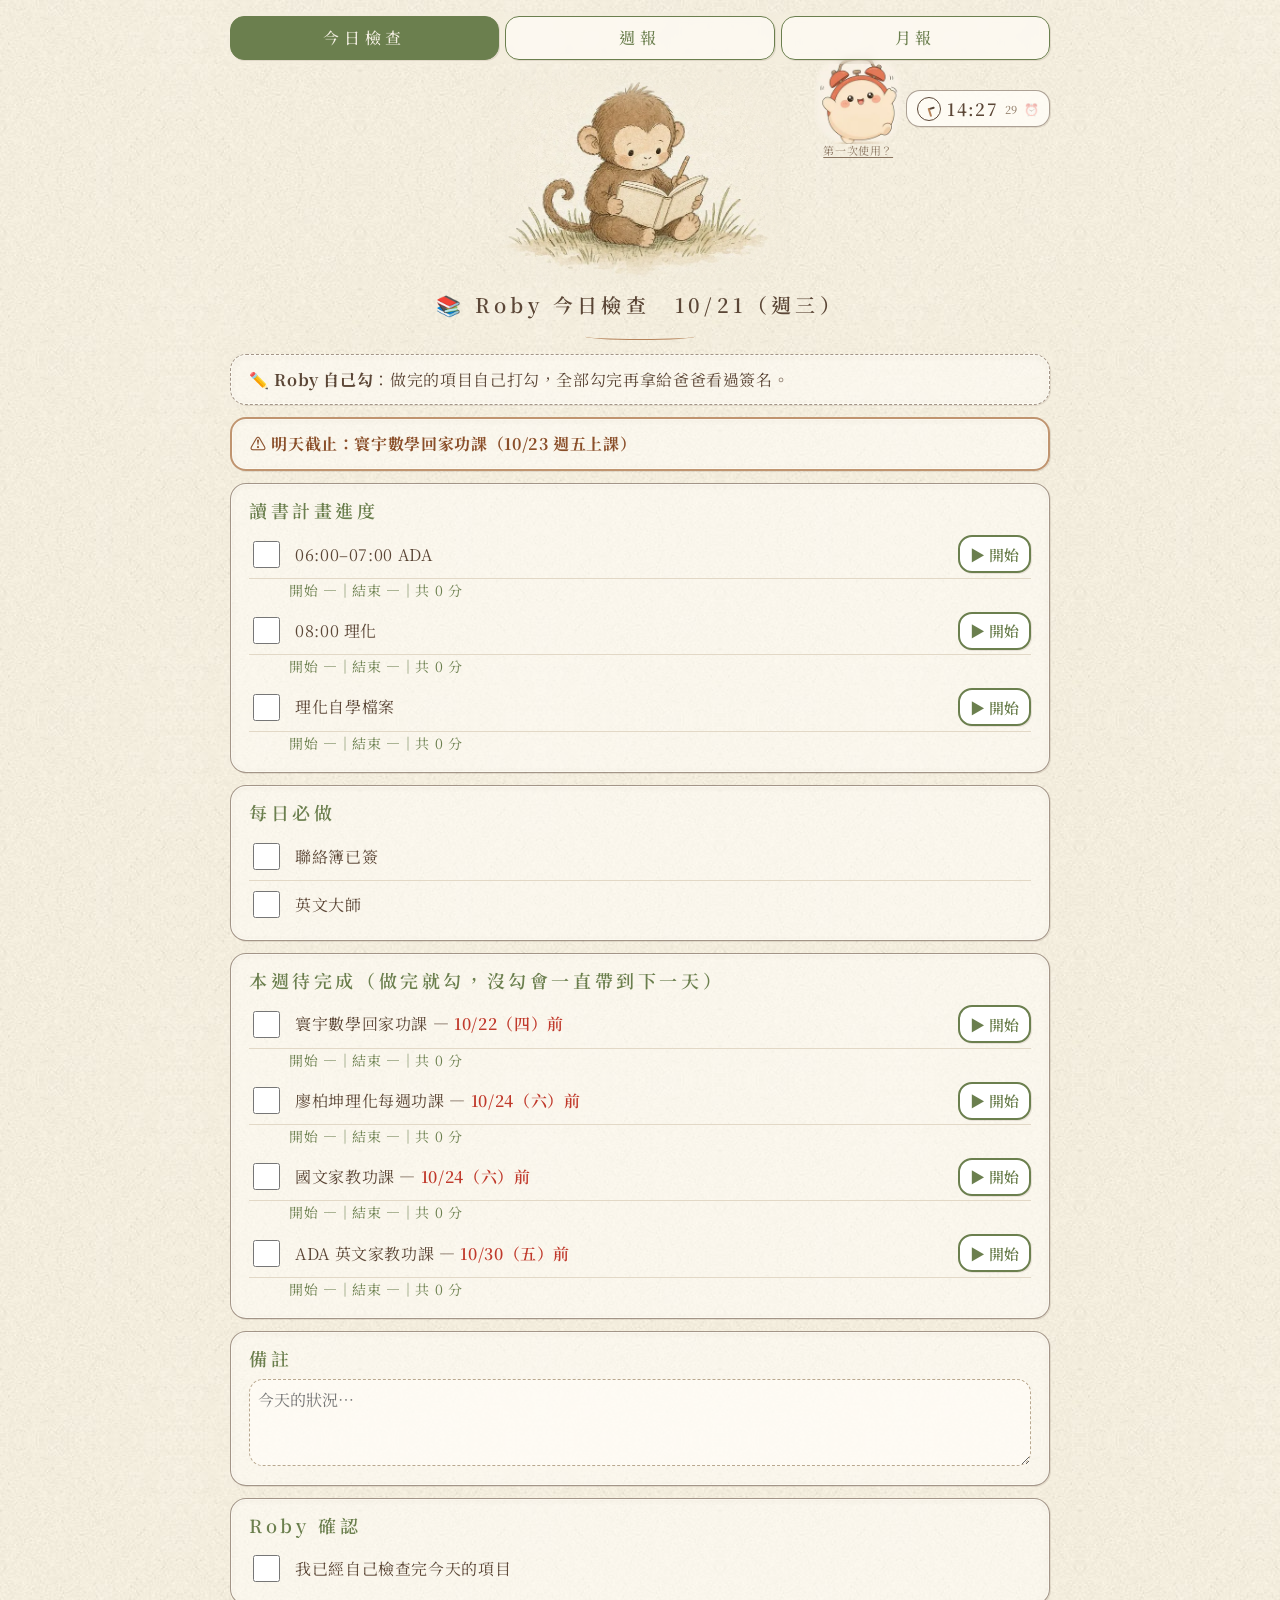
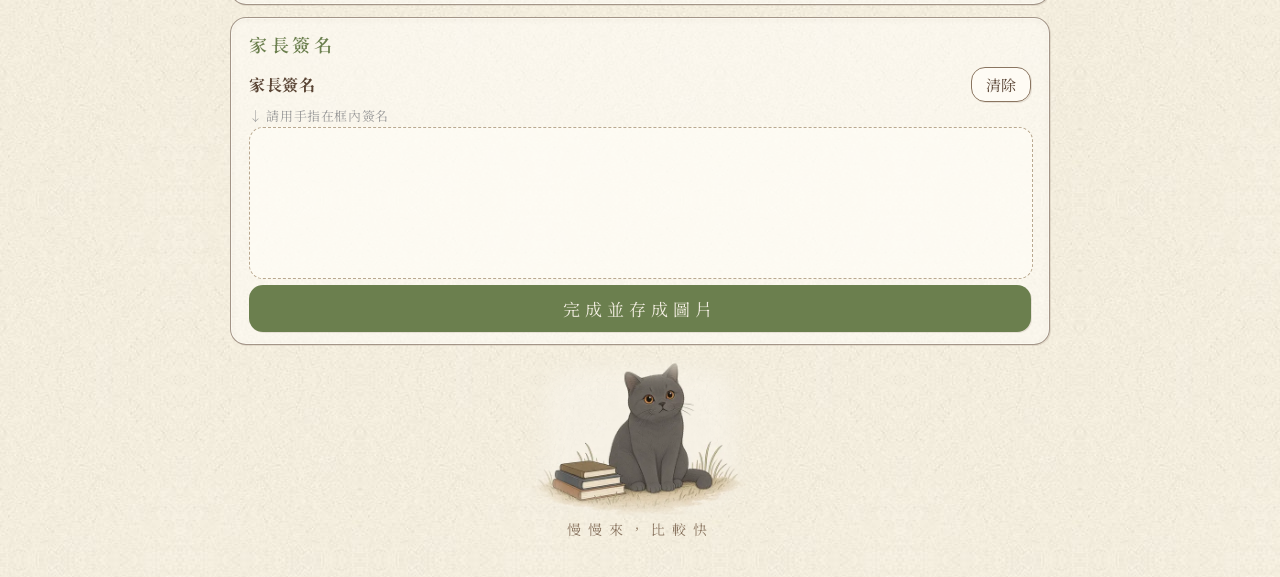
==== commit 4bc2d75d: "鬧鐘按鈕改用捷徑 Roby鬧鐘＋第一次使用說明" ====
--- a/index.html
+++ b/index.html
@@ -118,6 +118,8 @@
 #sysal:active img{transform:scale(.92)}
 @keyframes wob{0%,78%,100%{transform:rotate(0)}82%{transform:rotate(-9deg)}86%{transform:rotate(8deg)}90%{transform:rotate(-6deg)}94%{transform:rotate(4deg)}}
 @media (prefers-reduced-motion:reduce){#sysal img{animation:none}}
+#sysw{display:flex;flex-direction:column;align-items:center}#schelp{font-size:11px;color:#8a7560;text-decoration:underline;text-underline-offset:2px;margin-top:-4px;padding:2px 4px}
+.scol{padding-left:22px;margin:6px 0}.scol li{margin:6px 0;font-size:15px;line-height:1.6}
 </style></head><body><img id="paperimg" src="paper.jpg" hidden alt=""><div class="nav"><a href="./" class="on">今日檢查</a><a href="weekly.html" class="">週報</a><a href="monthly.html" class="">月報</a></div><img class="hero" src="monkey-hero.webp" alt="">
 <h1>📚 Roby 今日檢查　10/21（週三）</h1>
 <div class="card tip">✏️ <b>Roby 自己勾</b>：做完的項目自己打勾，全部勾完再拿給爸爸看過簽名。</div>
@@ -230,10 +232,19 @@
 var esc=s=>String(s).replace(/[&<>"]/g,c=>({'&':'&amp;','<':'&lt;','>':'&gt;','"':'&quot;'}[c]));
 var c=document.createElement('button');c.id='clk';c.title='App 內小鬧鐘（需開著 App）';c.innerHTML='<span class="cf"><i class="hh"></i><i class="mm"></i></span><span class="ct">--:--</span><small class="cs"></small><span class="cb">⏰</span>';
 var bar=document.createElement('div');bar.id='clkbar';
-var sa=document.createElement('a');sa.id='sysal';sa.href='clock-alarm://';sa.title='開啟 iPad 鬧鐘';sa.setAttribute('aria-label','開啟 iPad 鬧鐘');sa.innerHTML='<img src="alarm.webp" alt="開啟 iPad 鬧鐘">';
-sa.onclick=function(e){e.preventDefault();var t0=Date.now();try{location.href='clock-alarm://'}catch(_){}
- setTimeout(function(){if(!document.hidden&&Date.now()-t0<2500){try{location.href='clock-timer://'}catch(_){}}},900)};
-bar.appendChild(sa);bar.appendChild(c);document.body.appendChild(bar);
+var SC='shortcuts://run-shortcut?name=Roby%E9%AC%A7%E9%90%98';
+var sw=document.createElement('div');sw.id='sysw';
+var sa=document.createElement('a');sa.id='sysal';sa.href=SC;sa.title='設定 iPad 鬧鐘（捷徑「Roby鬧鐘」）';sa.setAttribute('aria-label','設定 iPad 鬧鐘');sa.innerHTML='<img src="alarm.webp" alt="設定 iPad 鬧鐘">';
+var hl=document.createElement('a');hl.id='schelp';hl.href='#';hl.textContent='第一次使用？';
+hl.onclick=function(e){e.preventDefault();var d=document.createElement('div');d.id='alp';
+ d.innerHTML='<div class="alb"><h2>⏰ 第一次使用：建立「Roby鬧鐘」捷徑</h2><ol class="scol">'+
+ '<li>打開 iPad「捷徑」App，按＋新增捷徑，命名「Roby鬧鐘」。</li>'+
+ '<li>加入動作「要求輸入」，類型選「日期和時間」或「時間」，提示「要設幾點？」。</li>'+
+ '<li>加入動作「加入鬧鐘」（「時鐘」類），時間選上一步的「提供的輸入」，標籤「開始寫功課」。</li>'+
+ '<li>完成。</li></ol><p class="alh">之後點小鬧鐘就會問時間並設好系統鬧鐘（鎖屏也會響）。</p><button class="alclose">我知道了</button></div>';
+ d.onclick=function(ev){if(ev.target==d||ev.target.classList.contains('alclose'))d.remove()};document.body.appendChild(d);};
+sw.appendChild(sa);sw.appendChild(hl);
+bar.appendChild(sw);bar.appendChild(c);document.body.appendChild(bar);
 var ac;function unlock(){try{ac=ac||new (window.AudioContext||window.webkitAudioContext)();ac.resume();var b=ac.createBuffer(1,1,22050),s=ac.createBufferSource();s.buffer=b;s.connect(ac.destination);s.start(0)}catch(e){}}
 function ring(){try{ac=ac||new (window.AudioContext||window.webkitAudioContext)();[0,.25,.5].forEach(function(d){var o=ac.createOscillator(),g=ac.createGain();o.type='triangle';o.frequency.value=d==.25?1046:784;o.connect(g);g.connect(ac.destination);var t=ac.currentTime+d;g.gain.setValueAtTime(.35,t);g.gain.exponentialRampToValueAtTime(.001,t+.22);o.start(t);o.stop(t+.22)})}catch(e){}if(navigator.vibrate)navigator.vibrate(300)}
 // 設定面板
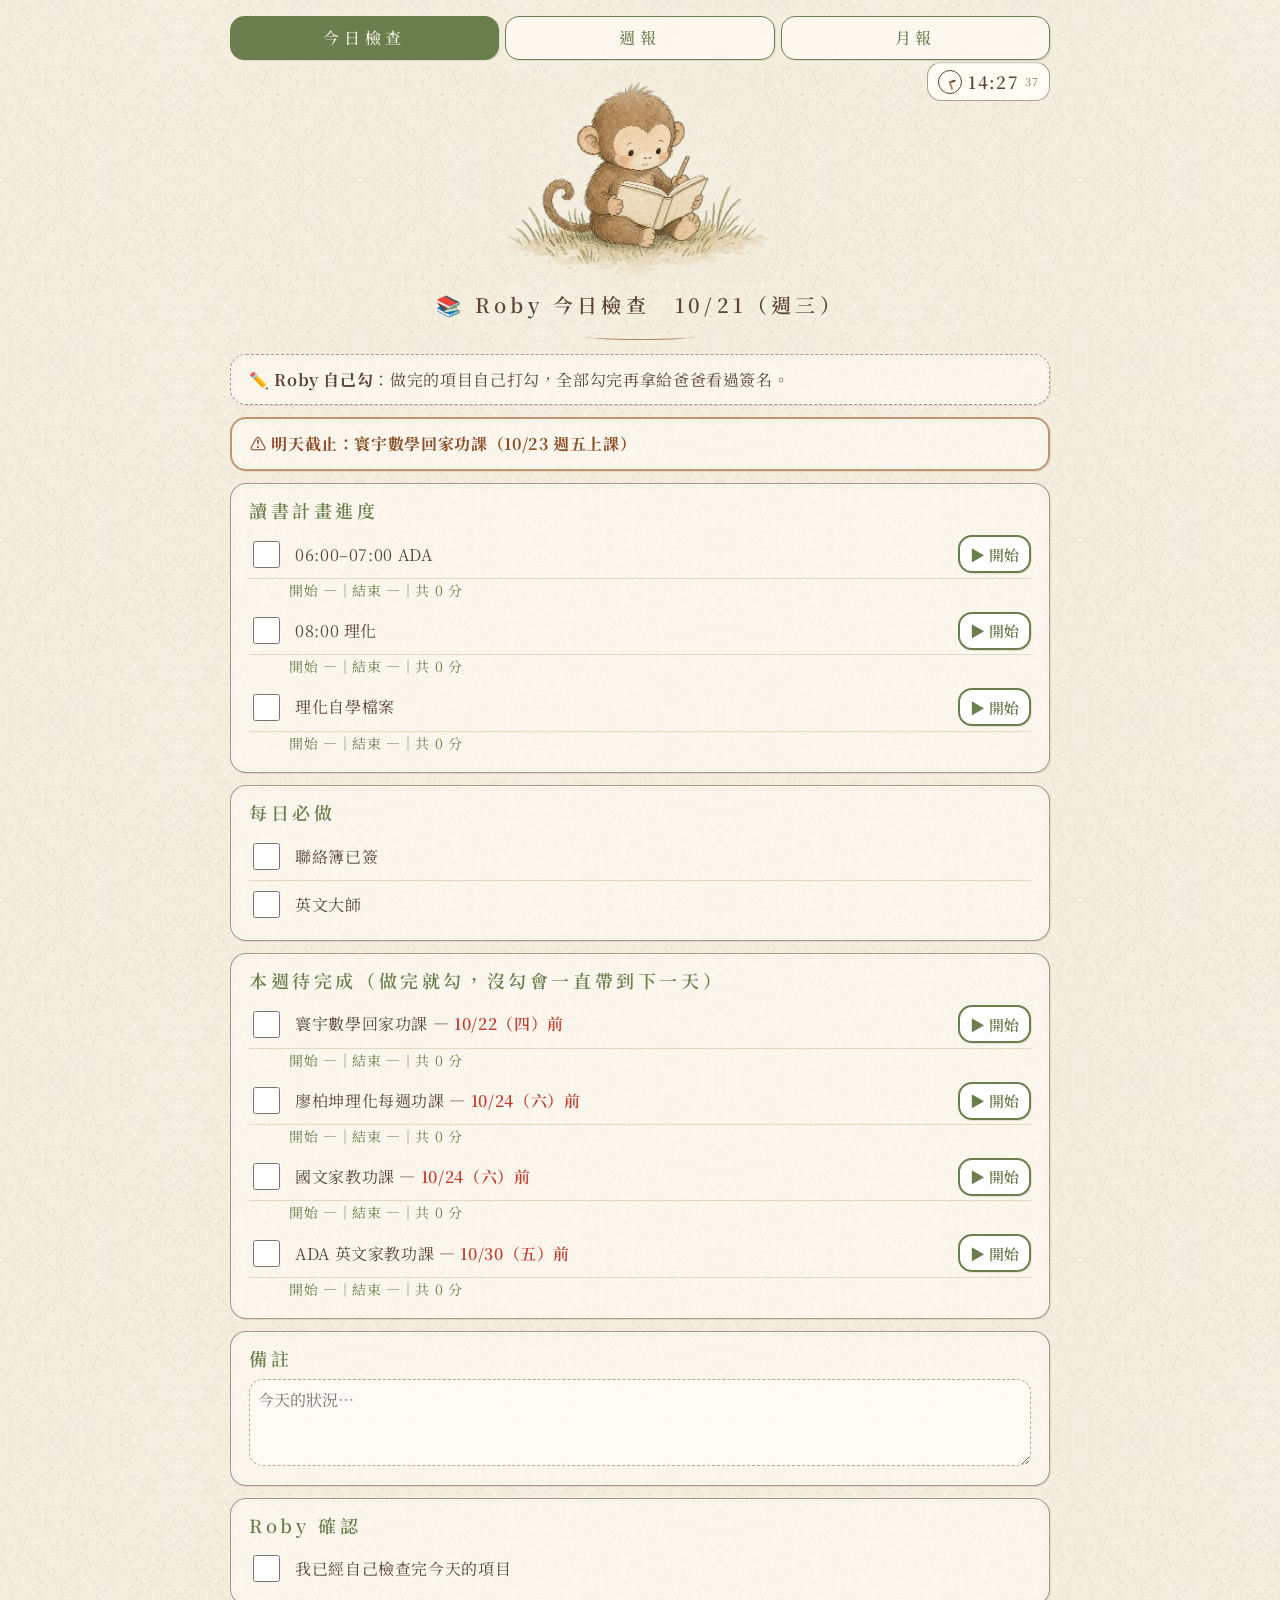
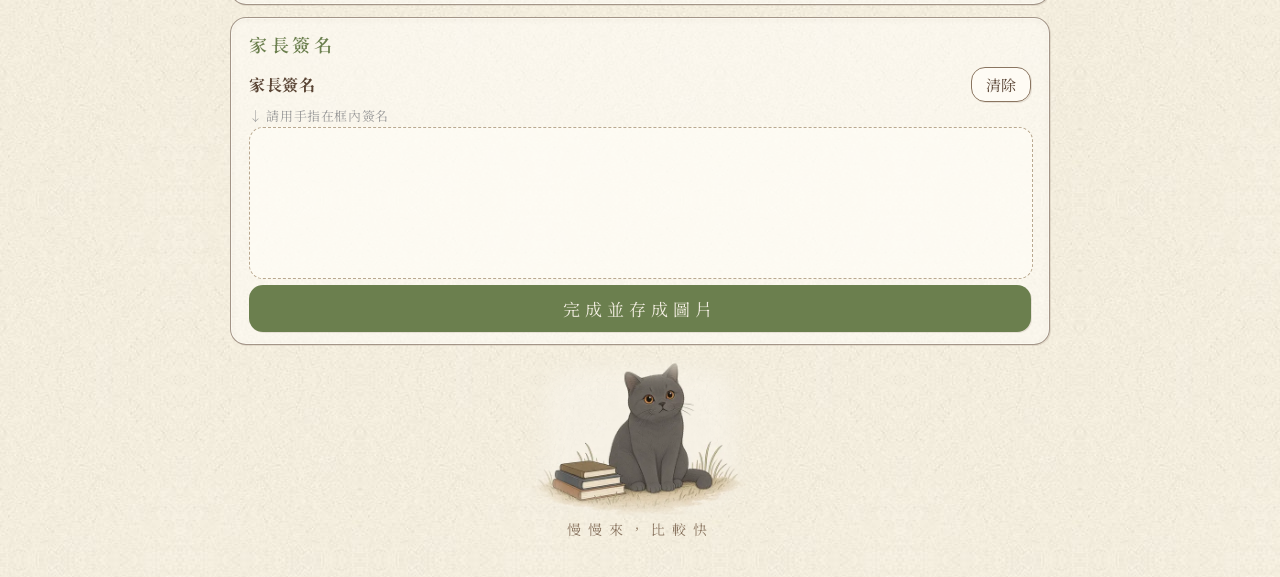
==== commit 062c14b7: "移除鬧鐘，保留小時鐘" ====
--- a/index.html
+++ b/index.html
@@ -120,6 +120,7 @@
 @media (prefers-reduced-motion:reduce){#sysal img{animation:none}}
 #sysw{display:flex;flex-direction:column;align-items:center}#schelp{font-size:11px;color:#8a7560;text-decoration:underline;text-underline-offset:2px;margin-top:-4px;padding:2px 4px}
 .scol{padding-left:22px;margin:6px 0}.scol li{margin:6px 0;font-size:15px;line-height:1.6}
+#clkbar{top:62px!important}#clk{cursor:default}
 </style></head><body><img id="paperimg" src="paper.jpg" hidden alt=""><div class="nav"><a href="./" class="on">今日檢查</a><a href="weekly.html" class="">週報</a><a href="monthly.html" class="">月報</a></div><img class="hero" src="monkey-hero.webp" alt="">
 <h1>📚 Roby 今日檢查　10/21（週三）</h1>
 <div class="card tip">✏️ <b>Roby 自己勾</b>：做完的項目自己打勾，全部勾完再拿給爸爸看過簽名。</div>
@@ -224,51 +225,12 @@
 function chk(){var all=cbs.every(c=>c.checked);if(all&&!shown){shown=true;var d=document.createElement('div');d.id='done';
 d.innerHTML='<img src="monkey-head.png" alt=""><div>全部完成了！</div><small>小猴子替你開心 · 點一下關閉</small>';d.onclick=()=>d.remove();document.body.appendChild(d);}if(!all)shown=false;}
 cbs.forEach(c=>c.addEventListener('change',chk));})();
-</script><script>(function(){
-var AK='roby-alarms',FK='roby-alarm-fired',SK='roby-alarm-snooze';
-var fmt=new Intl.DateTimeFormat('zh-TW',{timeZone:'Asia/Taipei',year:'numeric',month:'2-digit',day:'2-digit',hour:'2-digit',minute:'2-digit',second:'2-digit',hourCycle:'h23'});
-function tp(){var o={};fmt.formatToParts(new Date()).forEach(p=>o[p.type]=p.value);return o}
-var J=(k,d)=>{try{return JSON.parse(localStorage.getItem(k))||d}catch(e){return d}},W=(k,v)=>localStorage.setItem(k,JSON.stringify(v));
-var esc=s=>String(s).replace(/[&<>"]/g,c=>({'&':'&amp;','<':'&lt;','>':'&gt;','"':'&quot;'}[c]));
-var c=document.createElement('button');c.id='clk';c.title='App 內小鬧鐘（需開著 App）';c.innerHTML='<span class="cf"><i class="hh"></i><i class="mm"></i></span><span class="ct">--:--</span><small class="cs"></small><span class="cb">⏰</span>';
-var bar=document.createElement('div');bar.id='clkbar';
-var SC='shortcuts://run-shortcut?name=Roby%E9%AC%A7%E9%90%98';
-var sw=document.createElement('div');sw.id='sysw';
-var sa=document.createElement('a');sa.id='sysal';sa.href=SC;sa.title='設定 iPad 鬧鐘（捷徑「Roby鬧鐘」）';sa.setAttribute('aria-label','設定 iPad 鬧鐘');sa.innerHTML='<img src="alarm.webp" alt="設定 iPad 鬧鐘">';
-var hl=document.createElement('a');hl.id='schelp';hl.href='#';hl.textContent='第一次使用？';
-hl.onclick=function(e){e.preventDefault();var d=document.createElement('div');d.id='alp';
- d.innerHTML='<div class="alb"><h2>⏰ 第一次使用：建立「Roby鬧鐘」捷徑</h2><ol class="scol">'+
- '<li>打開 iPad「捷徑」App，按＋新增捷徑，命名「Roby鬧鐘」。</li>'+
- '<li>加入動作「要求輸入」，類型選「日期和時間」或「時間」，提示「要設幾點？」。</li>'+
- '<li>加入動作「加入鬧鐘」（「時鐘」類），時間選上一步的「提供的輸入」，標籤「開始寫功課」。</li>'+
- '<li>完成。</li></ol><p class="alh">之後點小鬧鐘就會問時間並設好系統鬧鐘（鎖屏也會響）。</p><button class="alclose">我知道了</button></div>';
- d.onclick=function(ev){if(ev.target==d||ev.target.classList.contains('alclose'))d.remove()};document.body.appendChild(d);};
-sw.appendChild(sa);sw.appendChild(hl);
-bar.appendChild(sw);bar.appendChild(c);document.body.appendChild(bar);
-var ac;function unlock(){try{ac=ac||new (window.AudioContext||window.webkitAudioContext)();ac.resume();var b=ac.createBuffer(1,1,22050),s=ac.createBufferSource();s.buffer=b;s.connect(ac.destination);s.start(0)}catch(e){}}
-function ring(){try{ac=ac||new (window.AudioContext||window.webkitAudioContext)();[0,.25,.5].forEach(function(d){var o=ac.createOscillator(),g=ac.createGain();o.type='triangle';o.frequency.value=d==.25?1046:784;o.connect(g);g.connect(ac.destination);var t=ac.currentTime+d;g.gain.setValueAtTime(.35,t);g.gain.exponentialRampToValueAtTime(.001,t+.22);o.start(t);o.stop(t+.22)})}catch(e){}if(navigator.vibrate)navigator.vibrate(300)}
-// 設定面板
-var pn=document.createElement('div');pn.id='alp';pn.style.display='none';document.body.appendChild(pn);
-function draw(){var A=J(AK,[]);pn.innerHTML='<div class="alb"><h2>⏰ 鬧鐘</h2><div class="all">'+(A.length?A.map(a=>'<div class="ali"><label class="sw"><input type="checkbox" data-on="'+a.id+'"'+(a.on?' checked':'')+'></label><b>'+a.t+'</b><span>'+esc(a.label||'')+'</span><button data-del="'+a.id+'">刪除</button></div>').join(''):'<p class="aln">還沒有鬧鐘</p>')+
-'</div><div class="ala"><input type="time" id="alT" value="19:30"><input id="alL" placeholder="標籤，例如：開始寫功課" maxlength="20"><button id="alAdd">＋ 新增</button></div><small class="alh">需開著 App 才會響（台北時間）</small><button id="alX" class="alclose">關閉</button></div>';
-pn.querySelectorAll('[data-on]').forEach(e=>e.onchange=function(){unlock();var A=J(AK,[]);A.forEach(a=>{if(a.id==e.dataset.on)a.on=e.checked});W(AK,A)});
-pn.querySelectorAll('[data-del]').forEach(e=>e.onclick=function(){W(AK,J(AK,[]).filter(a=>a.id!=e.dataset.del));draw()});
-pn.querySelector('#alAdd').onclick=function(){unlock();var t=pn.querySelector('#alT').value;if(!t)return;var A=J(AK,[]);A.push({id:Date.now().toString(36),t:t,label:pn.querySelector('#alL').value.trim(),on:true});A.sort((a,b)=>a.t<b.t?-1:1);W(AK,A);draw()};
-pn.querySelector('#alX').onclick=function(){pn.style.display='none'};}
-c.onclick=function(){unlock();draw();pn.style.display=''};pn.onclick=function(e){if(e.target==pn)pn.style.display='none'};
-// 響鈴彈窗
-var rg=null,rgT=null;
-function fire(a){if(rg)return;unlock();ring();rgT=setInterval(ring,1200);rg=document.createElement('div');rg.id='alr';
-rg.innerHTML='<div class="alb"><div class="alrt">'+a.t+'</div><div class="alrl">'+esc(a.label||'鬧鐘')+'</div><div class="tbtns"><button class="sn">稍後 5 分鐘</button><button class="of">關閉</button></div></div>';
-document.body.appendChild(rg);var close=function(){clearInterval(rgT);rg.remove();rg=null};
-rg.querySelector('.of').onclick=close;rg.querySelector('.sn').onclick=function(){var S=J(SK,{});S[a.id]=Date.now()+5*60e3;W(SK,S);close()};}
-function tick(){var p=tp(),hm=p.hour+':'+p.minute,day=p.year+'-'+p.month+'-'+p.day;
-c.querySelector('.ct').textContent=hm;c.querySelector('.cs').textContent=p.second;
-var h=+p.hour%12,m=+p.minute;c.querySelector('.hh').style.transform='rotate('+(h*30+m/2)+'deg)';c.querySelector('.mm').style.transform='rotate('+(m*6)+'deg)';
-var A=J(AK,[]),F=J(FK,{}),S=J(SK,{}),now=Date.now();
-A.forEach(function(a){if(!a.on)return;var key=day+' '+a.t;if(a.t==hm&&F[a.id]!=key){F[a.id]=key;W(FK,F);fire(a)}
- if(S[a.id]&&now>=S[a.id]){delete S[a.id];W(SK,S);fire(a)}});
-c.classList.toggle('has',A.some(a=>a.on));}
-setInterval(tick,1000);document.addEventListener('visibilitychange',tick);tick();
-})();
+</script><script>(function(){/* 小時鐘（僅顯示台北時間；鬧鐘版備份在 /workspace/roby/backup_alarm/）*/
+var fmt=new Intl.DateTimeFormat('zh-TW',{timeZone:'Asia/Taipei',hour:'2-digit',minute:'2-digit',second:'2-digit',hourCycle:'h23'});
+var c=document.createElement('div');c.id='clk';c.innerHTML='<span class="cf"><i class="hh"></i><i class="mm"></i></span><span class="ct">--:--</span><small class="cs"></small>';
+var bar=document.createElement('div');bar.id='clkbar';bar.appendChild(c);document.body.appendChild(bar);
+function tick(){var o={};fmt.formatToParts(new Date()).forEach(p=>o[p.type]=p.value);
+c.querySelector('.ct').textContent=o.hour+':'+o.minute;c.querySelector('.cs').textContent=o.second;
+var h=+o.hour%12,m=+o.minute;c.querySelector('.hh').style.transform='rotate('+(h*30+m/2)+'deg)';c.querySelector('.mm').style.transform='rotate('+(m*6)+'deg)';}
+setInterval(tick,1000);document.addEventListener('visibilitychange',tick);tick();})();
 </script></body></html>
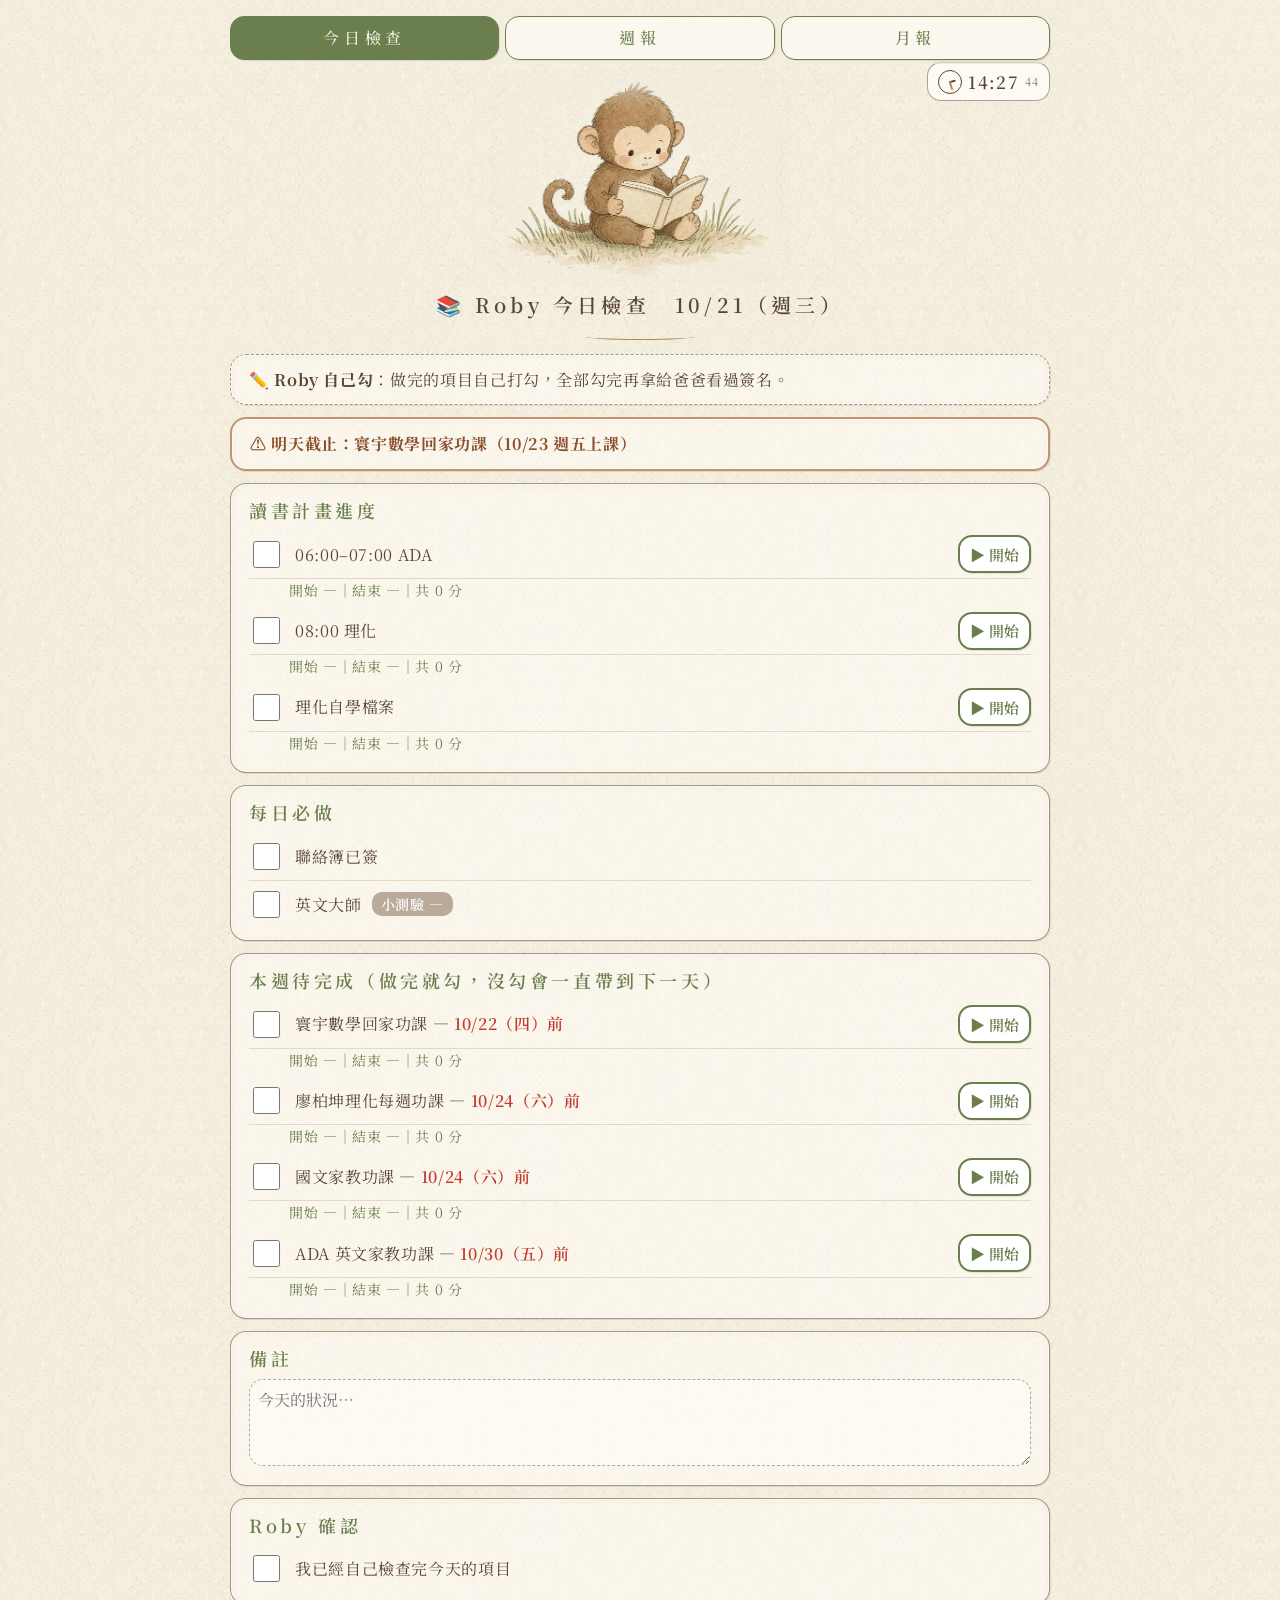
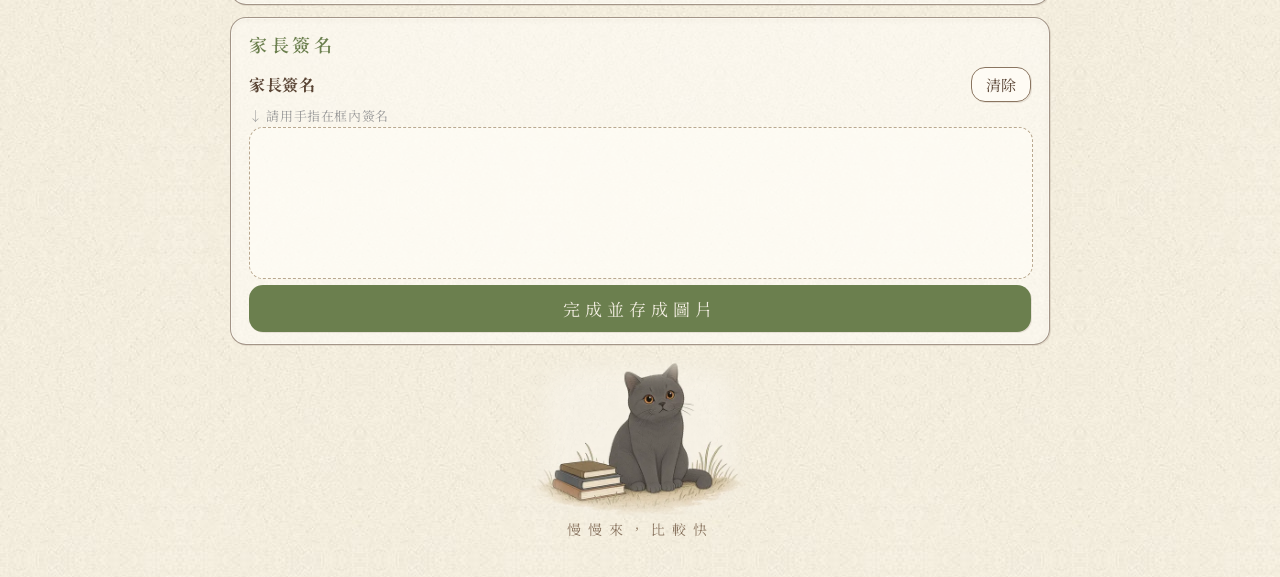
==== commit 581927b0: "英文大師成績標籤" ====
--- a/index.html
+++ b/index.html
@@ -121,6 +121,9 @@
 #sysw{display:flex;flex-direction:column;align-items:center}#schelp{font-size:11px;color:#8a7560;text-decoration:underline;text-underline-offset:2px;margin-top:-4px;padding:2px 4px}
 .scol{padding-left:22px;margin:6px 0}.scol li{margin:6px 0;font-size:15px;line-height:1.6}
 #clkbar{top:62px!important}#clk{cursor:default}
+.score{display:inline-block;margin-left:10px;padding:1px 9px;border-radius:10px;font-size:14px;font-weight:600;color:#fff;letter-spacing:.05em;vertical-align:1px;text-decoration:none!important}
+.sc-hi{background:#6b7f4e}.sc-mid{background:#b5835a}.sc-low{background:#c0392b}.sc-none{background:#b9aa9a}
+input:checked+span .score{color:#fff!important;opacity:.75}
 </style></head><body><img id="paperimg" src="paper.jpg" hidden alt=""><div class="nav"><a href="./" class="on">今日檢查</a><a href="weekly.html" class="">週報</a><a href="monthly.html" class="">月報</a></div><img class="hero" src="monkey-hero.webp" alt="">
 <h1>📚 Roby 今日檢查　10/21（週三）</h1>
 <div class="card tip">✏️ <b>Roby 自己勾</b>：做完的項目自己打勾，全部勾完再拿給爸爸看過簽名。</div>
@@ -131,7 +134,7 @@
 <label><input type="checkbox"><span>理化自學檔案</span></label></div>
 <div class="card"><h2>每日必做</h2>
 <label><input type="checkbox"><span>聯絡簿已簽</span></label>
-<label><input type="checkbox"><span id="eng">英文大師</span></label></div>
+<label><input type="checkbox"><span id="eng">英文大師<span class="score" data-score="" data-label="小測驗"></span></span></label></div>
 <div class="card" data-timer><h2>本週待完成（做完就勾，沒勾會一直帶到下一天）</h2>
 <label><input type="checkbox"><span>寰宇數學回家功課 — <span class="due">10/22（四）前</span></span></label>
 <label><input type="checkbox"><span>廖柏坤理化每週功課 — <span class="due">10/24（六）前</span></span></label>
@@ -152,14 +155,14 @@
 c.onpointerup=c.onpointerleave=()=>d=false;});
 function clr(i){const c=cs[i];c.getContext('2d').clearRect(0,0,c.width,c.height)}
 function save(){const INK='#5b4636',GRN='#6b7f4e',ACC='#b5835a';
-const items=[...document.querySelectorAll('label')].map(l=>[l.querySelector('input').checked,l.querySelector('span').innerText,(l.dataset.log||''),(l.querySelector('.due')||{}).innerText||''.replace(/[（）]/g,'')]);
+const items=[...document.querySelectorAll('label')].map(l=>[l.querySelector('input').checked,l.querySelector('span').innerText,(l.dataset.log||'').replace(/[（）]/g,''),(l.querySelector('.due')||{}).innerText||'',l.querySelector('.score')]);
 const W=820,hero=document.querySelector('.hero'),HH=hero?300:0,H=HH+170+items.reduce((s,i)=>s+(i[2]?84:56),0)+330+230,o=document.createElement('canvas');o.width=W*2;o.height=H*2;const x=o.getContext('2d');x.scale(2,2);
 x.fillStyle='#f3eee2';x.fillRect(0,0,W,H);const pt=document.getElementById('paperimg');if(pt&&pt.complete){x.fillStyle=x.createPattern(pt,'repeat');x.fillRect(0,0,W,H)}
 if(hero){const w=420,h=w*hero.naturalHeight/hero.naturalWidth;x.drawImage(hero,(W-w)/2,10,w,h);x.globalCompositeOperation='source-over'}
 const SF='"Noto Serif TC","Songti TC",serif';x.textAlign='center';x.fillStyle=INK;x.font='600 34px '+SF;x.letterSpacing='6px';x.fillText(document.querySelector('h1').innerText.replace(/^\W+/,''),W/2,HH+60);x.letterSpacing='0px';
 x.strokeStyle=ACC;x.lineWidth=1.5;x.beginPath();x.moveTo(W/2-60,HH+82);x.quadraticCurveTo(W/2,HH+76,W/2+60,HH+84);x.stroke();x.textAlign='left';
-let y=HH+140;items.forEach(([c,t,lg,du])=>{x.strokeStyle=INK;x.lineWidth=1.5;x.beginPath();x.roundRect?x.roundRect(50,y-24,28,28,6):x.rect(50,y-24,28,28);x.stroke();if(c){x.strokeStyle=GRN;x.lineWidth=3.5;x.beginPath();x.moveTo(54,y-10);x.lineTo(63,y);x.lineTo(80,y-28);x.stroke()}
-x.fillStyle=c?'#9a8a7a':INK;x.font='25px '+SF;if(du&&t.endsWith(du)){const a=t.slice(0,-du.length);x.fillText(a,95,y);const ax=95+x.measureText(a).width;x.fillStyle=c?'#b9aa9a':'#c0392b';x.font='600 25px '+SF;x.fillText(du,ax,y)}else x.fillText(t,95,y);y+=36;if(lg){x.fillStyle=GRN;x.font='20px '+SF;x.fillText(lg,95,y-4);y+=28}y+=20});
+let y=HH+140;items.forEach(([c,t,lg,du,sc])=>{if(sc)t=t.slice(0,t.length-sc.innerText.length).trim();x.strokeStyle=INK;x.lineWidth=1.5;x.beginPath();x.roundRect?x.roundRect(50,y-24,28,28,6):x.rect(50,y-24,28,28);x.stroke();if(c){x.strokeStyle=GRN;x.lineWidth=3.5;x.beginPath();x.moveTo(54,y-10);x.lineTo(63,y);x.lineTo(80,y-28);x.stroke()}
+x.fillStyle=c?'#9a8a7a':INK;x.font='25px '+SF;if(du&&t.endsWith(du)){const a=t.slice(0,-du.length);x.fillText(a,95,y);const ax=95+x.measureText(a).width;x.fillStyle=c?'#b9aa9a':'#c0392b';x.font='600 25px '+SF;x.fillText(du,ax,y)}else x.fillText(t,95,y);if(sc){const st=sc.innerText.trim(),sx=95+x.measureText(t).width+14;x.font='600 20px '+SF;const tw=x.measureText(st).width+20;x.fillStyle=getComputedStyle(sc).backgroundColor;x.beginPath();x.roundRect?x.roundRect(sx,y-23,tw,30,10):x.rect(sx,y-23,tw,30);x.fill();x.fillStyle='#fff';x.fillText(st,sx+10,y-1)}y+=36;if(lg){x.fillStyle=GRN;x.font='20px '+SF;x.fillText(lg,95,y-4);y+=28}y+=20});
 const n=document.querySelector('textarea').value;x.fillStyle=INK;x.font='23px '+SF;if(n){x.fillText('備註：'+n,50,y);y+=46}
 x.fillText('家長簽名',50,y+30);x.strokeStyle='rgba(91,70,54,.14)';x.lineWidth=1.5;x.beginPath();x.roundRect?x.roundRect(171,y+1,600,180,14):0;x.stroke();x.strokeStyle='rgba(91,70,54,.6)';x.beginPath();x.roundRect?x.roundRect(170,y,600,180,14):x.rect(170,y,600,180);x.stroke();x.drawImage(cs[0],175,y+5,590,170);const cf=document.querySelector('.foot');if(cf){x.drawImage(cf,(W-280)/2,y+200,280,280*cf.naturalHeight/cf.naturalWidth);x.globalCompositeOperation='source-over'}
 o.toBlob(async b=>{const url=URL.createObjectURL(b);const f=new File([b],'Roby檢查_1021.png',{type:'image/png'});
@@ -168,7 +171,9 @@
 function showImg(url){const d=document.createElement('div');d.style.cssText='position:fixed;inset:0;background:#000c;z-index:9;display:flex;flex-direction:column;align-items:center;justify-content:center;padding:16px';
 d.innerHTML='<p style="color:#fff;font-size:18px;text-align:center">長按下方圖片，選「加入照片」或「儲存影像」</p><img src="'+url+'" style="max-width:100%;max-height:75vh;background:#fff;border-radius:8px"><button style="margin-top:14px;font-size:17px;padding:10px 24px">關閉</button>';
 d.querySelector('button').onclick=()=>d.remove();document.body.appendChild(d);}
-</script><img class="foot" src="cat-foot.webp" alt="讀書的小貓"><div class="footnote">慢慢來，比較快</div><script>(function(){
+</script><img class="foot" src="cat-foot.webp" alt="讀書的小貓"><div class="footnote">慢慢來，比較快</div><script>document.querySelectorAll('.score').forEach(function(s){var v=(s.dataset.score||'').trim(),n=parseFloat(v),lb=s.dataset.label||'小測驗';
+s.textContent=lb+' '+(v===''?'—':v+' 分');s.classList.add(v===''||isNaN(n)?'sc-none':n>=90?'sc-hi':n>=70?'sc-mid':'sc-low');});
+</script><script>(function(){
 var K='roby-check-'+'2026-10-21',TK='roby-timer',FOCUS=25*60e3,REST=5*60e3;
 var els=[...document.querySelectorAll('input[type=checkbox],textarea')];
 var S={};try{S=JSON.parse(localStorage.getItem(K)||'{}')}catch(e){}
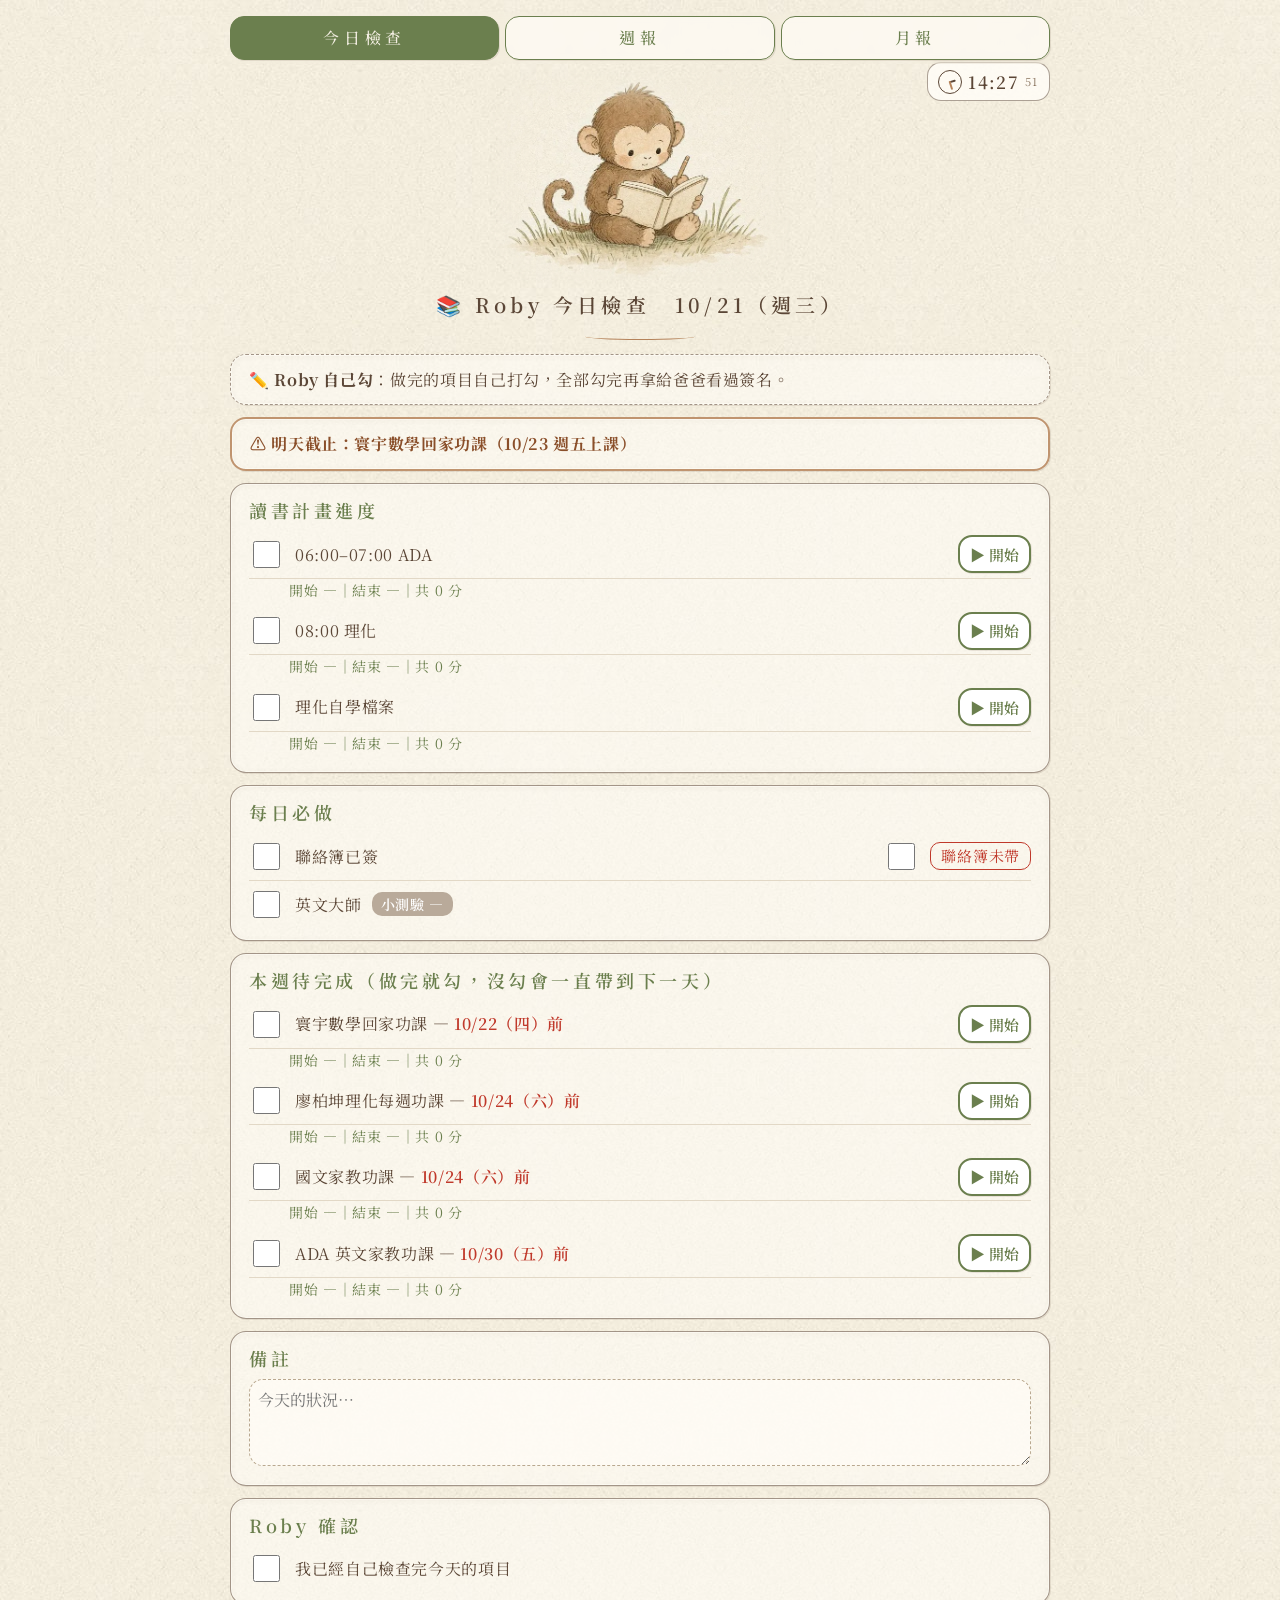
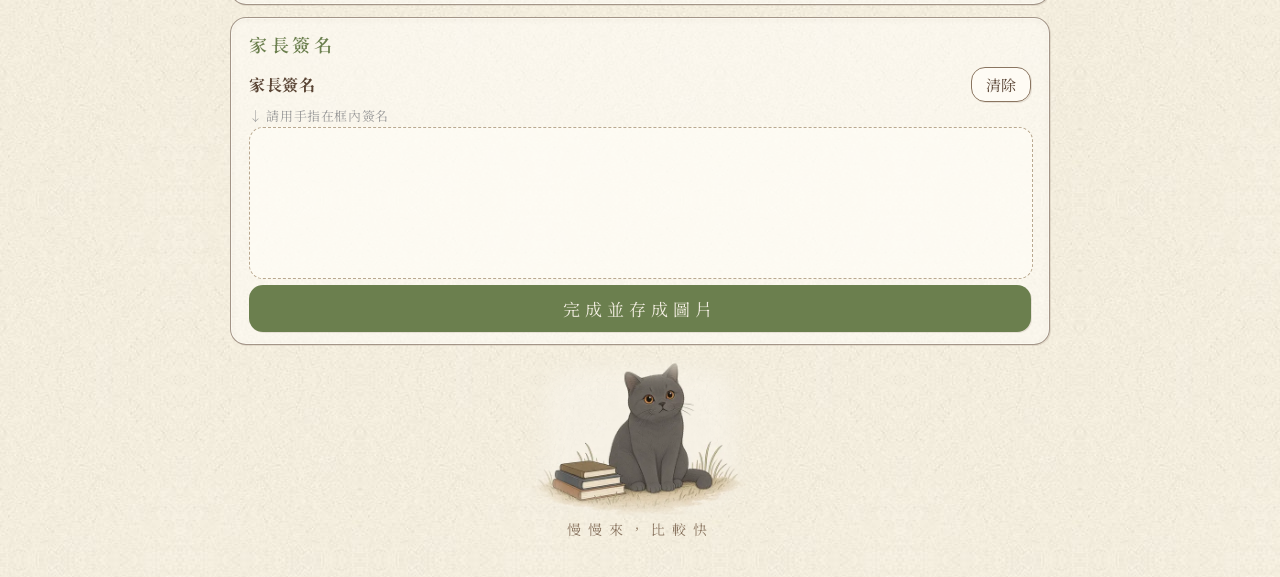
==== commit 9f253119: "聯絡簿已簽／未帶二擇一" ====
--- a/index.html
+++ b/index.html
@@ -124,6 +124,9 @@
 .score{display:inline-block;margin-left:10px;padding:1px 9px;border-radius:10px;font-size:14px;font-weight:600;color:#fff;letter-spacing:.05em;vertical-align:1px;text-decoration:none!important}
 .sc-hi{background:#6b7f4e}.sc-mid{background:#b5835a}.sc-low{background:#c0392b}.sc-none{background:#b9aa9a}
 input:checked+span .score{color:#fff!important;opacity:.75}
+.pair{display:flex;gap:10px;align-items:center;border-bottom:1px solid #e2d8c6}.pair label{border:0!important}.pair label:first-child{flex:1}
+.tagred{display:inline-block;padding:1px 10px;border-radius:10px;border:1.5px solid #c0392b;color:#c0392b;font-size:15px;letter-spacing:.05em}
+label.alt input:checked+span{text-decoration:none!important}label.alt input:checked+span .tagred{background:#c0392b;color:#fff!important;font-weight:600}
 </style></head><body><img id="paperimg" src="paper.jpg" hidden alt=""><div class="nav"><a href="./" class="on">今日檢查</a><a href="weekly.html" class="">週報</a><a href="monthly.html" class="">月報</a></div><img class="hero" src="monkey-hero.webp" alt="">
 <h1>📚 Roby 今日檢查　10/21（週三）</h1>
 <div class="card tip">✏️ <b>Roby 自己勾</b>：做完的項目自己打勾，全部勾完再拿給爸爸看過簽名。</div>
@@ -133,7 +136,7 @@
 <label><input type="checkbox"><span>08:00 理化</span></label>
 <label><input type="checkbox"><span>理化自學檔案</span></label></div>
 <div class="card"><h2>每日必做</h2>
-<label><input type="checkbox"><span>聯絡簿已簽</span></label>
+<div class="pair"><label><input type="checkbox" data-excl="cb"><span>聯絡簿已簽</span></label><label class="alt"><input type="checkbox" data-excl="cb"><span><span class="tagred">聯絡簿未帶</span></span></label></div>
 <label><input type="checkbox"><span id="eng">英文大師<span class="score" data-score="" data-label="小測驗"></span></span></label></div>
 <div class="card" data-timer><h2>本週待完成（做完就勾，沒勾會一直帶到下一天）</h2>
 <label><input type="checkbox"><span>寰宇數學回家功課 — <span class="due">10/22（四）前</span></span></label>
@@ -155,14 +158,14 @@
 c.onpointerup=c.onpointerleave=()=>d=false;});
 function clr(i){const c=cs[i];c.getContext('2d').clearRect(0,0,c.width,c.height)}
 function save(){const INK='#5b4636',GRN='#6b7f4e',ACC='#b5835a';
-const items=[...document.querySelectorAll('label')].map(l=>[l.querySelector('input').checked,l.querySelector('span').innerText,(l.dataset.log||'').replace(/[（）]/g,''),(l.querySelector('.due')||{}).innerText||'',l.querySelector('.score')]);
+const items=[...document.querySelectorAll('label')].map(l=>[l.querySelector('input').checked,l.querySelector('span').innerText,(l.dataset.log||'').replace(/[（）]/g,''),(l.querySelector('.due')||{}).innerText||'',l.querySelector('.score'),l.classList.contains('alt')]);
 const W=820,hero=document.querySelector('.hero'),HH=hero?300:0,H=HH+170+items.reduce((s,i)=>s+(i[2]?84:56),0)+330+230,o=document.createElement('canvas');o.width=W*2;o.height=H*2;const x=o.getContext('2d');x.scale(2,2);
 x.fillStyle='#f3eee2';x.fillRect(0,0,W,H);const pt=document.getElementById('paperimg');if(pt&&pt.complete){x.fillStyle=x.createPattern(pt,'repeat');x.fillRect(0,0,W,H)}
 if(hero){const w=420,h=w*hero.naturalHeight/hero.naturalWidth;x.drawImage(hero,(W-w)/2,10,w,h);x.globalCompositeOperation='source-over'}
 const SF='"Noto Serif TC","Songti TC",serif';x.textAlign='center';x.fillStyle=INK;x.font='600 34px '+SF;x.letterSpacing='6px';x.fillText(document.querySelector('h1').innerText.replace(/^\W+/,''),W/2,HH+60);x.letterSpacing='0px';
 x.strokeStyle=ACC;x.lineWidth=1.5;x.beginPath();x.moveTo(W/2-60,HH+82);x.quadraticCurveTo(W/2,HH+76,W/2+60,HH+84);x.stroke();x.textAlign='left';
-let y=HH+140;items.forEach(([c,t,lg,du,sc])=>{if(sc)t=t.slice(0,t.length-sc.innerText.length).trim();x.strokeStyle=INK;x.lineWidth=1.5;x.beginPath();x.roundRect?x.roundRect(50,y-24,28,28,6):x.rect(50,y-24,28,28);x.stroke();if(c){x.strokeStyle=GRN;x.lineWidth=3.5;x.beginPath();x.moveTo(54,y-10);x.lineTo(63,y);x.lineTo(80,y-28);x.stroke()}
-x.fillStyle=c?'#9a8a7a':INK;x.font='25px '+SF;if(du&&t.endsWith(du)){const a=t.slice(0,-du.length);x.fillText(a,95,y);const ax=95+x.measureText(a).width;x.fillStyle=c?'#b9aa9a':'#c0392b';x.font='600 25px '+SF;x.fillText(du,ax,y)}else x.fillText(t,95,y);if(sc){const st=sc.innerText.trim(),sx=95+x.measureText(t).width+14;x.font='600 20px '+SF;const tw=x.measureText(st).width+20;x.fillStyle=getComputedStyle(sc).backgroundColor;x.beginPath();x.roundRect?x.roundRect(sx,y-23,tw,30,10):x.rect(sx,y-23,tw,30);x.fill();x.fillStyle='#fff';x.fillText(st,sx+10,y-1)}y+=36;if(lg){x.fillStyle=GRN;x.font='20px '+SF;x.fillText(lg,95,y-4);y+=28}y+=20});
+let y=HH+140;items.forEach(([c,t,lg,du,sc,alt])=>{if(sc)t=t.slice(0,t.length-sc.innerText.length).trim();x.strokeStyle=INK;x.lineWidth=1.5;x.beginPath();x.roundRect?x.roundRect(50,y-24,28,28,6):x.rect(50,y-24,28,28);x.stroke();if(c){x.strokeStyle=GRN;x.lineWidth=3.5;x.beginPath();x.moveTo(54,y-10);x.lineTo(63,y);x.lineTo(80,y-28);x.stroke()}
+x.fillStyle=c?'#9a8a7a':INK;x.font='25px '+SF;if(alt&&c){x.font='600 25px '+SF;const tw=x.measureText(t).width+24;x.fillStyle='#c0392b';x.beginPath();x.roundRect?x.roundRect(89,y-26,tw,34,10):x.rect(89,y-26,tw,34);x.fill();x.fillStyle='#fff';}if(du&&t.endsWith(du)){const a=t.slice(0,-du.length);x.fillText(a,95,y);const ax=95+x.measureText(a).width;x.fillStyle=c?'#b9aa9a':'#c0392b';x.font='600 25px '+SF;x.fillText(du,ax,y)}else x.fillText(t,95,y);if(sc){const st=sc.innerText.trim(),sx=95+x.measureText(t).width+14;x.font='600 20px '+SF;const tw=x.measureText(st).width+20;x.fillStyle=getComputedStyle(sc).backgroundColor;x.beginPath();x.roundRect?x.roundRect(sx,y-23,tw,30,10):x.rect(sx,y-23,tw,30);x.fill();x.fillStyle='#fff';x.fillText(st,sx+10,y-1)}y+=36;if(lg){x.fillStyle=GRN;x.font='20px '+SF;x.fillText(lg,95,y-4);y+=28}y+=20});
 const n=document.querySelector('textarea').value;x.fillStyle=INK;x.font='23px '+SF;if(n){x.fillText('備註：'+n,50,y);y+=46}
 x.fillText('家長簽名',50,y+30);x.strokeStyle='rgba(91,70,54,.14)';x.lineWidth=1.5;x.beginPath();x.roundRect?x.roundRect(171,y+1,600,180,14):0;x.stroke();x.strokeStyle='rgba(91,70,54,.6)';x.beginPath();x.roundRect?x.roundRect(170,y,600,180,14):x.rect(170,y,600,180);x.stroke();x.drawImage(cs[0],175,y+5,590,170);const cf=document.querySelector('.foot');if(cf){x.drawImage(cf,(W-280)/2,y+200,280,280*cf.naturalHeight/cf.naturalWidth);x.globalCompositeOperation='source-over'}
 o.toBlob(async b=>{const url=URL.createObjectURL(b);const f=new File([b],'Roby檢查_1021.png',{type:'image/png'});
@@ -171,7 +174,9 @@
 function showImg(url){const d=document.createElement('div');d.style.cssText='position:fixed;inset:0;background:#000c;z-index:9;display:flex;flex-direction:column;align-items:center;justify-content:center;padding:16px';
 d.innerHTML='<p style="color:#fff;font-size:18px;text-align:center">長按下方圖片，選「加入照片」或「儲存影像」</p><img src="'+url+'" style="max-width:100%;max-height:75vh;background:#fff;border-radius:8px"><button style="margin-top:14px;font-size:17px;padding:10px 24px">關閉</button>';
 d.querySelector('button').onclick=()=>d.remove();document.body.appendChild(d);}
-</script><img class="foot" src="cat-foot.webp" alt="讀書的小貓"><div class="footnote">慢慢來，比較快</div><script>document.querySelectorAll('.score').forEach(function(s){var v=(s.dataset.score||'').trim(),n=parseFloat(v),lb=s.dataset.label||'小測驗';
+</script><img class="foot" src="cat-foot.webp" alt="讀書的小貓"><div class="footnote">慢慢來，比較快</div><script>/* 二擇一：同 data-excl 群組的勾選框互斥，可都不選 */
+document.querySelectorAll('input[data-excl]').forEach(function(e){e.addEventListener('change',function(){if(e.checked)document.querySelectorAll('input[data-excl="'+e.dataset.excl+'"]').forEach(function(o){if(o!==e)o.checked=false})})});
+</script><script>document.querySelectorAll('.score').forEach(function(s){var v=(s.dataset.score||'').trim(),n=parseFloat(v),lb=s.dataset.label||'小測驗';
 s.textContent=lb+' '+(v===''?'—':v+' 分');s.classList.add(v===''||isNaN(n)?'sc-none':n>=90?'sc-hi':n>=70?'sc-mid':'sc-low');});
 </script><script>(function(){
 var K='roby-check-'+'2026-10-21',TK='roby-timer',FOCUS=25*60e3,REST=5*60e3;
@@ -226,7 +231,7 @@
 ov.querySelector('.tx').onclick=function(){if(confirm('結束這次計時？')){var T=getT();if(T)finish(T.i);setT(null)}};
 setInterval(tick,1000);document.addEventListener('visibilitychange',tick);tick();
 })();
-(function(){var cbs=[...document.querySelectorAll('input[type=checkbox]')],shown=false;
+(function(){var cbs=[...document.querySelectorAll('input[type=checkbox]')].filter(c=>!c.closest('label.alt')),shown=false;
 function chk(){var all=cbs.every(c=>c.checked);if(all&&!shown){shown=true;var d=document.createElement('div');d.id='done';
 d.innerHTML='<img src="monkey-head.png" alt=""><div>全部完成了！</div><small>小猴子替你開心 · 點一下關閉</small>';d.onclick=()=>d.remove();document.body.appendChild(d);}if(!all)shown=false;}
 cbs.forEach(c=>c.addEventListener('change',chk));})();
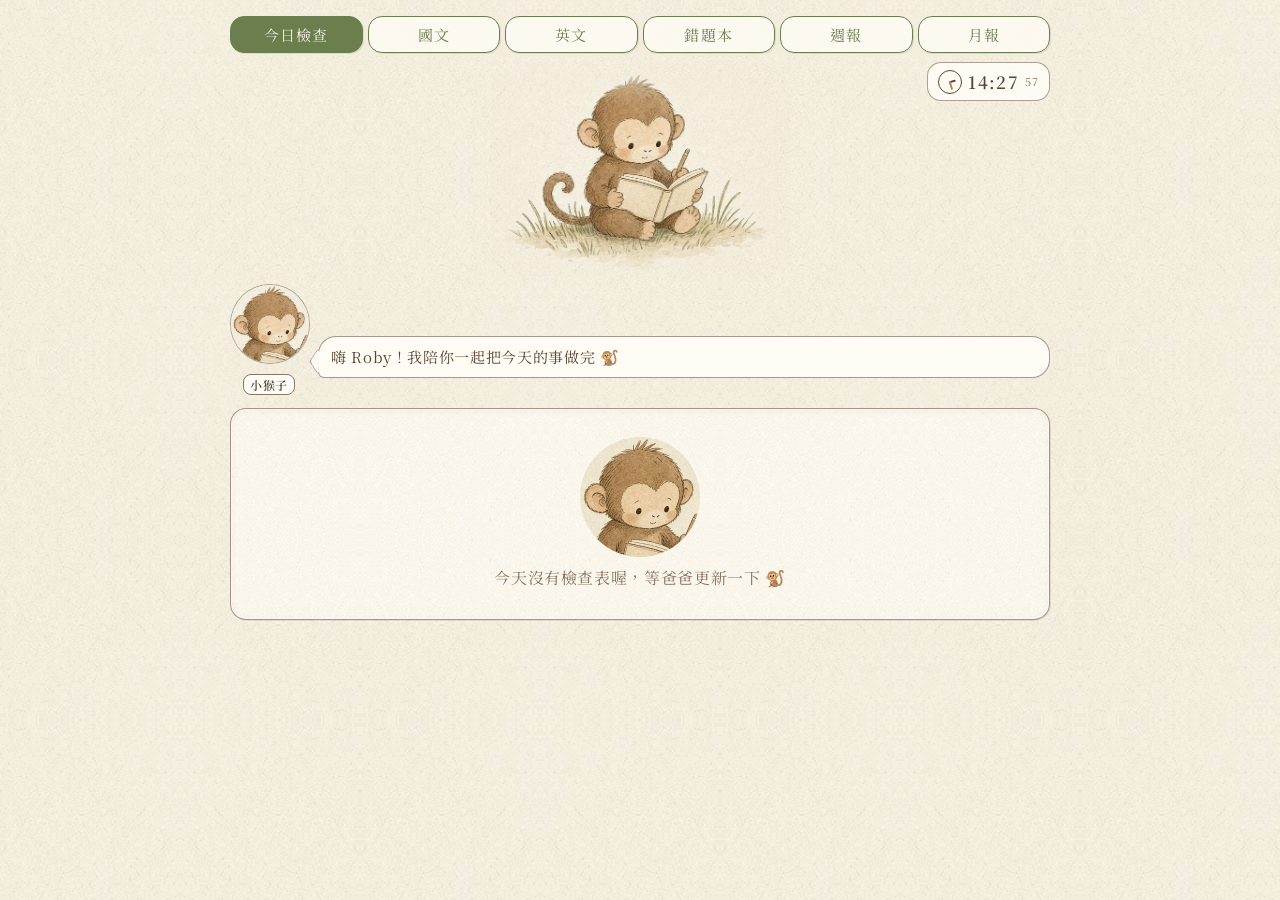
==== commit 60c9b288: "切換 index.html 到 v2 單頁 App（舊版保留 legacy.html）" ====
--- a/index.html
+++ b/index.html
@@ -1,246 +1,20 @@
 <!DOCTYPE html><html lang="zh-TW"><head><meta charset="utf-8">
+
 <meta name="viewport" content="width=device-width,initial-scale=1,viewport-fit=cover">
-<title>Roby 今日檢查 10/21</title>
-<style>
-body{font-family:-apple-system,"PingFang TC",sans-serif;margin:0;padding:16px;background:#f6f7fb;color:#222}
-.card{background:#fff;border-radius:14px;padding:16px;margin-bottom:14px;box-shadow:0 1px 4px #0001}
-h1{font-size:22px;margin:4px 0 12px}h2{font-size:17px;margin:0 0 10px;color:#555}
-label{display:flex;align-items:center;gap:12px;padding:10px 0;border-bottom:1px solid #eee;font-size:17px}
-label:last-child{border:0}input[type=checkbox]{width:26px;height:26px;accent-color:#2e7d32}
-input:checked+span{text-decoration:line-through;color:#888}
-textarea{width:100%;box-sizing:border-box;font-size:16px;border:1px solid #ddd;border-radius:8px;padding:8px}
-canvas{display:block;width:100%;min-width:250px;height:150px;border:2px dashed #bbb;border-radius:10px;background:#fff;touch-action:none}
-.row{display:flex;justify-content:space-between;align-items:center;margin:8px 0 4px}
-button{font-size:15px;padding:6px 14px;border-radius:8px;border:1px solid #ccc;background:#fff}
-#save{width:100%;padding:12px;font-size:17px;background:#2e7d32;color:#fff;border:0;margin-top:6px}
-</style><meta name="robots" content="noindex,nofollow">
+<meta name="robots" content="noindex,nofollow">
 <meta name="apple-mobile-web-app-capable" content="yes"><meta name="mobile-web-app-capable" content="yes">
 <meta name="apple-mobile-web-app-status-bar-style" content="default"><meta name="apple-mobile-web-app-title" content="Roby 今日檢查">
 <meta name="theme-color" content="#6b7f4e"><link rel="manifest" href="manifest.webmanifest">
 <link rel="apple-touch-icon" href="apple-touch-icon.png"><link rel="icon" href="icon-192.png">
-<style>
-body{max-width:820px!important;margin:0 auto!important;padding:20px!important;font-size:20px}
-.nav{display:flex;gap:8px;margin:0 0 16px;position:sticky;top:0;z-index:5;background:#f6f7fb;padding:8px 0}
-.nav a{flex:1;text-align:center;padding:14px;font-size:20px;border-radius:12px;text-decoration:none;color:#6b7f4e;background:#fff;border:2px solid #6b7f4e;font-weight:600}
-.nav a.on{background:#6b7f4e;color:#fff}
-h1{font-size:30px!important}h2{font-size:22px!important}
-label{font-size:22px!important;padding:16px 0!important;gap:18px!important}
-input[type=checkbox]{width:40px!important;height:40px!important;flex:none}
-textarea{font-size:20px!important}button{font-size:19px!important}
-canvas{height:220px!important}#save{padding:18px!important;font-size:22px!important}
-td,th{font-size:18px!important;padding:10px 6px!important}p,li{font-size:19px}
-.pts button{width:60px!important;height:48px!important}.row select{font-size:18px!important;padding:8px!important}
-/* 戒除拖延 */
-.trow{display:flex;align-items:center;gap:10px;border-bottom:1px solid #eee}.trow label{flex:1;border:0!important}
-.tbtn{flex:none;min-width:110px;min-height:56px;font-size:20px!important;border-radius:12px!important;border:2px solid #6b7f4e!important;color:#6b7f4e;background:#fff;font-weight:600}
-.tlog{font-size:18px;color:#6b7f4e;padding:0 0 12px 58px}
-#tov{position:fixed;left:0;right:0;bottom:0;z-index:8;color:#fff;text-align:center;padding:18px 16px calc(18px + env(safe-area-inset-bottom));box-shadow:0 -4px 16px #0003}
-#tov.focus{background:#c62828}#tov.rest{background:#1565c0}body.timing{padding-bottom:300px!important}
-.tname{font-size:22px}.tphase{font-size:22px;opacity:.9}.tclock{font-size:96px;font-weight:700;font-variant-numeric:tabular-nums;line-height:1.1}
-.tbtns{display:flex;gap:16px;justify-content:center;margin-top:8px}.tbtns button{min-width:160px;min-height:64px;font-size:24px!important;border-radius:14px;border:0;background:#fff;color:#222;font-weight:600}
-</style>
-<script>if('serviceWorker' in navigator)navigator.serviceWorker.register('sw.js');</script>
-<link rel="preconnect" href="https://fonts.gstatic.com"><link href="https://fonts.googleapis.com/css2?family=Noto+Serif+TC:wght@400;600&display=swap" rel="stylesheet"><style>/* 紙感手繪主題：4 色 墨棕#5b4636 草綠#6b7f4e 暖棕#b5835a 米紙#f3eee2 */
-html{background:#f3eee2 url(paper.jpg) repeat;}
-body{background:transparent!important;color:#5b4636!important;font-family:"Noto Serif TC","Songti TC",-apple-system,serif!important;letter-spacing:.04em;line-height:1.6}
-.hero{display:block;width:62%;max-width:460px;margin:8px auto 0}
-h1{text-align:center;font-weight:600!important;letter-spacing:.28em;color:#5b4636;margin:10px 0 28px!important}
-h1:after{content:"";display:block;width:110px;height:6px;margin:12px auto 0;border-bottom:1.5px solid #b5835a;border-radius:50%}
-.sub{text-align:center;color:#8a7560!important;letter-spacing:.15em}
-h2{color:#6b7f4e!important;letter-spacing:.2em;font-weight:600}
-.card{background:rgba(255,253,247,.55)!important;box-shadow:none!important;border:1.5px solid #8a7560!important;border-radius:255px 18px 225px 18px/18px 225px 18px 255px!important;padding:24px 28px!important;margin:26px 0!important}
-.card.tip{border-style:dashed!important;font-size:19px}
-.card.warn{border-color:#b5835a!important;border-width:2px!important;color:#8a4f2a}
-label,.trow,.subj,th,td{border-color:#e2d8c6!important}
-input[type=checkbox]{accent-color:#6b7f4e!important}
-input:checked+span{color:#a89a8a!important}
-.nav{background:transparent!important;backdrop-filter:blur(4px)}
-.nav a{border:1.5px solid #6b7f4e!important;color:#6b7f4e!important;background:rgba(255,253,247,.7)!important;border-radius:22px 8px 20px 10px!important;letter-spacing:.3em;font-weight:500}
-.nav a.on{background:#6b7f4e!important;color:#f3eee2!important}
-button{font-family:inherit;color:#5b4636;background:rgba(255,253,247,.8);border:1.5px solid #8a7560!important;border-radius:16px 6px 14px 8px!important}
-#save{background:#6b7f4e!important;color:#f3eee2!important;border:0!important;letter-spacing:.3em;border-radius:24px 10px 22px 12px!important}
-.tbtn{border-color:#6b7f4e!important;color:#6b7f4e!important}
-.tlog{color:#6b7f4e!important}
-textarea{background:rgba(255,253,247,.7);border:1.5px dashed #b9a88f!important;font-family:inherit;color:#5b4636}
-canvas{border:1.5px dashed #b9a88f!important;background:rgba(255,253,247,.6)!important;border-radius:22px 8px 24px 10px!important}
-#tov.focus{background:#8a5a3c!important}#tov.rest{background:#6b7f4e!important}
-.tbtns button{background:#f3eee2!important;color:#5b4636!important}
-.ok{color:#6b7f4e!important}.no{color:#b5835a!important}.bar{background:#e2d8c6!important}.bar>div{background:#6b7f4e!important}
-.pts button{border-color:#b5835a!important;color:#b5835a!important;background:transparent!important}.pts button.on{background:#b5835a!important;color:#fff!important}
-.add{background:transparent!important;color:#6b7f4e!important;border:1.5px dashed #6b7f4e!important;padding:8px 14px!important}
-.del{border:0!important;color:#b5835a!important;background:none!important}
-#done{position:fixed;inset:0;z-index:9;background:rgba(243,238,226,.92);display:flex;flex-direction:column;align-items:center;justify-content:center;text-align:center;font-size:28px;letter-spacing:.2em;color:#5b4636}
-#done img{width:200px;border-radius:50%;mix-blend-mode:multiply;margin-bottom:16px}#done small{font-size:19px;color:#8a7560;margin-top:8px}
-.foot{display:block;width:44%;max-width:330px;margin:10px auto 0}.footnote{text-align:center;color:#8a7560;letter-spacing:.5em;font-size:17px;margin:0 0 40px}
-/* 緊湊版（Doc 要求）*/
-body{font-size:16px!important;padding:12px 16px!important}
-h1{font-size:20px!important;margin:6px 0 14px!important;letter-spacing:.22em}h2{font-size:18px!important;margin:0 0 6px!important}
-.hero{width:42%;max-width:300px;margin:4px auto 0}.foot{width:30%;max-width:220px}
-.card{padding:12px 18px!important;margin:12px 0!important}
-label{font-size:16px!important;padding:7px 0!important;gap:12px!important}
-input[type=checkbox]{width:27px!important;height:27px!important}
-p,li,td,th,textarea,.card.tip{font-size:16px!important}td,th{padding:5px 4px!important}
-button{font-size:15px!important}.nav{gap:6px;margin:0 0 6px;padding:4px 0}.nav a{font-size:16px!important;padding:8px!important}
-.tbtn{min-width:72px;min-height:38px;font-size:15px!important;padding:4px 10px}.tlog{font-size:14px;padding:0 0 6px 40px}
-canvas{height:150px!important}#save{padding:11px!important;font-size:17px!important}
-.pts button{width:44px!important;height:36px!important}.row select{font-size:15px!important;padding:4px!important}
-.tclock{font-size:64px}.tname,.tphase{font-size:17px}.tbtns button{min-width:120px;min-height:48px;font-size:18px!important}
-#tov{padding:10px 12px calc(10px + env(safe-area-inset-bottom))}body.timing{padding-bottom:200px!important}
-.footnote{font-size:14px;margin-bottom:24px}
-/* 整齊柔圓角（取代不對稱手繪框）*/
-.card{border:1.5px solid rgba(91,70,54,.55)!important;border-radius:16px!important;box-shadow:inset 0 0 0 1px rgba(255,253,247,.6),1px 1px 0 rgba(91,70,54,.12),inset 0 1px 6px rgba(91,70,54,.06)!important}
-.card.warn{border-color:rgba(181,131,90,.85)!important}
-.nav a,button,#save,.tbtn,.add,.tbtns button{border-radius:14px!important;box-shadow:1px 1px 0 rgba(91,70,54,.12)}
-textarea,canvas{border-radius:14px!important}
-input[type=checkbox]{border-radius:6px}
-.due{color:#c0392b;font-weight:600}input:checked+span .due{color:#b9aa9a!important;font-weight:400}
-/* 小時鐘與鬧鐘 */
-body{position:relative}
-#clk{position:absolute;top:62px;right:16px;z-index:4;display:flex;align-items:center;gap:6px;padding:5px 10px!important;background:rgba(255,253,247,.85)!important;border:1.5px solid rgba(91,70,54,.5)!important;border-radius:14px!important;color:#5b4636;font-variant-numeric:tabular-nums}
-#clk .cf{position:relative;width:22px;height:22px;border:1.5px solid #5b4636;border-radius:50%;flex:none}
-#clk .cf i{position:absolute;left:50%;bottom:50%;width:1.6px;background:#5b4636;border-radius:1px;transform-origin:50% 100%;margin-left:-.8px}
-#clk .hh{height:6px}#clk .mm{height:8.5px;background:#b5835a!important}
-#clk .ct{font-size:17px;letter-spacing:.08em;font-weight:600}#clk .cs{font-size:11px;color:#8a7560;width:14px}
-#clk .cb{font-size:12px;opacity:.35}#clk.has .cb{opacity:1}
-#alp,#alr{position:fixed;inset:0;z-index:10;background:rgba(91,70,54,.35);display:flex;align-items:center;justify-content:center;padding:16px}
-.alb{background:#f3eee2 url(paper.jpg);border:1.5px solid rgba(91,70,54,.55);border-radius:16px;padding:16px 18px;width:100%;max-width:460px;box-shadow:0 6px 24px rgba(91,70,54,.25)}
-.ali{display:flex;align-items:center;gap:10px;padding:6px 0;border-bottom:1px solid #e2d8c6}.ali b{font-size:20px;font-variant-numeric:tabular-nums}.ali span{flex:1;font-size:15px}
-.ali label{padding:0!important;border:0!important}.ala{display:flex;gap:6px;margin:10px 0 4px;flex-wrap:wrap}.ala input{font-size:16px;padding:6px 8px;border:1.5px solid #b9a88f;border-radius:10px;background:#fffdf7;color:#5b4636;font-family:inherit}
-.ala input#alL{flex:1;min-width:140px}.alh{display:block;color:#8a7560;font-size:13px;margin:4px 0 10px}.aln{color:#8a7560}.alclose{width:100%;padding:8px!important}
-#alr .alb{text-align:center}.alrt{font-size:56px;font-weight:700;color:#5b4636;font-variant-numeric:tabular-nums}.alrl{font-size:20px;margin-bottom:12px}
-#alr .tbtns button{min-width:140px;min-height:52px;font-size:18px!important}#alr .of{background:#6b7f4e!important;color:#f3eee2!important}
-#clkbar{position:absolute;top:56px;right:16px;z-index:4;display:flex;flex-direction:column;align-items:flex-end;gap:6px}
-#clkbar #clk{position:static}
-#sysal{display:inline-block;padding:7px 12px;font-size:15px;color:#f3eee2;background:#6b7f4e;border-radius:14px;text-decoration:none;letter-spacing:.08em;box-shadow:1px 1px 0 rgba(91,70,54,.15)}
-#clkbar{flex-direction:row!important;align-items:center!important;gap:4px!important}
-#sysal{padding:0!important;background:none!important;box-shadow:none!important;width:88px;height:88px}
-#sysal img{width:88px;height:88px;display:block;animation:wob 3.2s ease-in-out infinite;transform-origin:50% 85%}
-#sysal:active img{transform:scale(.92)}
-@keyframes wob{0%,78%,100%{transform:rotate(0)}82%{transform:rotate(-9deg)}86%{transform:rotate(8deg)}90%{transform:rotate(-6deg)}94%{transform:rotate(4deg)}}
-@media (prefers-reduced-motion:reduce){#sysal img{animation:none}}
-#sysw{display:flex;flex-direction:column;align-items:center}#schelp{font-size:11px;color:#8a7560;text-decoration:underline;text-underline-offset:2px;margin-top:-4px;padding:2px 4px}
-.scol{padding-left:22px;margin:6px 0}.scol li{margin:6px 0;font-size:15px;line-height:1.6}
-#clkbar{top:62px!important}#clk{cursor:default}
-.score{display:inline-block;margin-left:10px;padding:1px 9px;border-radius:10px;font-size:14px;font-weight:600;color:#fff;letter-spacing:.05em;vertical-align:1px;text-decoration:none!important}
-.sc-hi{background:#6b7f4e}.sc-mid{background:#b5835a}.sc-low{background:#c0392b}.sc-none{background:#b9aa9a}
-input:checked+span .score{color:#fff!important;opacity:.75}
-.pair{display:flex;gap:10px;align-items:center;border-bottom:1px solid #e2d8c6}.pair label{border:0!important}.pair label:first-child{flex:1}
-.tagred{display:inline-block;padding:1px 10px;border-radius:10px;border:1.5px solid #c0392b;color:#c0392b;font-size:15px;letter-spacing:.05em}
-label.alt input:checked+span{text-decoration:none!important}label.alt input:checked+span .tagred{background:#c0392b;color:#fff!important;font-weight:600}
-</style></head><body><img id="paperimg" src="paper.jpg" hidden alt=""><div class="nav"><a href="./" class="on">今日檢查</a><a href="weekly.html" class="">週報</a><a href="monthly.html" class="">月報</a></div><img class="hero" src="monkey-hero.webp" alt="">
-<h1>📚 Roby 今日檢查　10/21（週三）</h1>
-<div class="card tip">✏️ <b>Roby 自己勾</b>：做完的項目自己打勾，全部勾完再拿給爸爸看過簽名。</div>
-<div class="card warn"><b>⚠️ 明天截止：寰宇數學回家功課（10/23 週五上課）</b></div>
-<div class="card" data-timer><h2>讀書計畫進度</h2>
-<label><input type="checkbox"><span>06:00–07:00 ADA</span></label>
-<label><input type="checkbox"><span>08:00 理化</span></label>
-<label><input type="checkbox"><span>理化自學檔案</span></label></div>
-<div class="card"><h2>每日必做</h2>
-<div class="pair"><label><input type="checkbox" data-excl="cb"><span>聯絡簿已簽</span></label><label class="alt"><input type="checkbox" data-excl="cb"><span><span class="tagred">聯絡簿未帶</span></span></label></div>
-<label><input type="checkbox"><span id="eng">英文大師<span class="score" data-score="" data-label="小測驗"></span></span></label></div>
-<div class="card" data-timer><h2>本週待完成（做完就勾，沒勾會一直帶到下一天）</h2>
-<label><input type="checkbox"><span>寰宇數學回家功課 — <span class="due">10/22（四）前</span></span></label>
-<label><input type="checkbox"><span>廖柏坤理化每週功課 — <span class="due">10/24（六）前</span></span></label>
-<label><input type="checkbox"><span>國文家教功課 — <span class="due">10/24（六）前</span></span></label>
-<label><input type="checkbox"><span>ADA 英文家教功課 — <span class="due">10/30（五）前</span></span></label></div>
-<div class="card"><h2>備註</h2><textarea rows="3" placeholder="今天的狀況…"></textarea></div>
-<div class="card"><h2>Roby 確認</h2><label><input type="checkbox"><span>我已經自己檢查完今天的項目</span></label></div>
-<div class="card"><h2>家長簽名</h2>
-<div class="row"><b>家長簽名</b><button onclick="clr(0)">清除</button></div><div style="color:#999;font-size:13px">↓ 請用手指在框內簽名</div><canvas width="600" height="150"></canvas>
-<button id="save" onclick="save()">完成並存成圖片</button></div>
-<script>
-const cs=[...document.querySelectorAll('canvas')];
-cs.forEach(c=>{const r=devicePixelRatio||1;const w=c.clientWidth||600,h=c.clientHeight||150;c.width=w*r;c.height=h*r;
-const x=c.getContext('2d');x.scale(r,r);x.lineWidth=2.5;x.lineCap='round';x.strokeStyle='#5b4636';let d=false;
-const p=e=>{const b=c.getBoundingClientRect();return[e.clientX-b.left,e.clientY-b.top]};
-c.onpointerdown=e=>{d=true;x.beginPath();x.moveTo(...p(e))};
-c.onpointermove=e=>{if(d){x.lineTo(...p(e));x.stroke()}};
-c.onpointerup=c.onpointerleave=()=>d=false;});
-function clr(i){const c=cs[i];c.getContext('2d').clearRect(0,0,c.width,c.height)}
-function save(){const INK='#5b4636',GRN='#6b7f4e',ACC='#b5835a';
-const items=[...document.querySelectorAll('label')].map(l=>[l.querySelector('input').checked,l.querySelector('span').innerText,(l.dataset.log||'').replace(/[（）]/g,''),(l.querySelector('.due')||{}).innerText||'',l.querySelector('.score'),l.classList.contains('alt')]);
-const W=820,hero=document.querySelector('.hero'),HH=hero?300:0,H=HH+170+items.reduce((s,i)=>s+(i[2]?84:56),0)+330+230,o=document.createElement('canvas');o.width=W*2;o.height=H*2;const x=o.getContext('2d');x.scale(2,2);
-x.fillStyle='#f3eee2';x.fillRect(0,0,W,H);const pt=document.getElementById('paperimg');if(pt&&pt.complete){x.fillStyle=x.createPattern(pt,'repeat');x.fillRect(0,0,W,H)}
-if(hero){const w=420,h=w*hero.naturalHeight/hero.naturalWidth;x.drawImage(hero,(W-w)/2,10,w,h);x.globalCompositeOperation='source-over'}
-const SF='"Noto Serif TC","Songti TC",serif';x.textAlign='center';x.fillStyle=INK;x.font='600 34px '+SF;x.letterSpacing='6px';x.fillText(document.querySelector('h1').innerText.replace(/^\W+/,''),W/2,HH+60);x.letterSpacing='0px';
-x.strokeStyle=ACC;x.lineWidth=1.5;x.beginPath();x.moveTo(W/2-60,HH+82);x.quadraticCurveTo(W/2,HH+76,W/2+60,HH+84);x.stroke();x.textAlign='left';
-let y=HH+140;items.forEach(([c,t,lg,du,sc,alt])=>{if(sc)t=t.slice(0,t.length-sc.innerText.length).trim();x.strokeStyle=INK;x.lineWidth=1.5;x.beginPath();x.roundRect?x.roundRect(50,y-24,28,28,6):x.rect(50,y-24,28,28);x.stroke();if(c){x.strokeStyle=GRN;x.lineWidth=3.5;x.beginPath();x.moveTo(54,y-10);x.lineTo(63,y);x.lineTo(80,y-28);x.stroke()}
-x.fillStyle=c?'#9a8a7a':INK;x.font='25px '+SF;if(alt&&c){x.font='600 25px '+SF;const tw=x.measureText(t).width+24;x.fillStyle='#c0392b';x.beginPath();x.roundRect?x.roundRect(89,y-26,tw,34,10):x.rect(89,y-26,tw,34);x.fill();x.fillStyle='#fff';}if(du&&t.endsWith(du)){const a=t.slice(0,-du.length);x.fillText(a,95,y);const ax=95+x.measureText(a).width;x.fillStyle=c?'#b9aa9a':'#c0392b';x.font='600 25px '+SF;x.fillText(du,ax,y)}else x.fillText(t,95,y);if(sc){const st=sc.innerText.trim(),sx=95+x.measureText(t).width+14;x.font='600 20px '+SF;const tw=x.measureText(st).width+20;x.fillStyle=getComputedStyle(sc).backgroundColor;x.beginPath();x.roundRect?x.roundRect(sx,y-23,tw,30,10):x.rect(sx,y-23,tw,30);x.fill();x.fillStyle='#fff';x.fillText(st,sx+10,y-1)}y+=36;if(lg){x.fillStyle=GRN;x.font='20px '+SF;x.fillText(lg,95,y-4);y+=28}y+=20});
-const n=document.querySelector('textarea').value;x.fillStyle=INK;x.font='23px '+SF;if(n){x.fillText('備註：'+n,50,y);y+=46}
-x.fillText('家長簽名',50,y+30);x.strokeStyle='rgba(91,70,54,.14)';x.lineWidth=1.5;x.beginPath();x.roundRect?x.roundRect(171,y+1,600,180,14):0;x.stroke();x.strokeStyle='rgba(91,70,54,.6)';x.beginPath();x.roundRect?x.roundRect(170,y,600,180,14):x.rect(170,y,600,180);x.stroke();x.drawImage(cs[0],175,y+5,590,170);const cf=document.querySelector('.foot');if(cf){x.drawImage(cf,(W-280)/2,y+200,280,280*cf.naturalHeight/cf.naturalWidth);x.globalCompositeOperation='source-over'}
-o.toBlob(async b=>{const url=URL.createObjectURL(b);const f=new File([b],'Roby檢查_1021.png',{type:'image/png'});
-if(navigator.canShare&&navigator.canShare({files:[f]})){try{await navigator.share({files:[f],title:'Roby檢查 10/21'});return}catch(e){}}
-showImg(url)},'image/png');}
-function showImg(url){const d=document.createElement('div');d.style.cssText='position:fixed;inset:0;background:#000c;z-index:9;display:flex;flex-direction:column;align-items:center;justify-content:center;padding:16px';
-d.innerHTML='<p style="color:#fff;font-size:18px;text-align:center">長按下方圖片，選「加入照片」或「儲存影像」</p><img src="'+url+'" style="max-width:100%;max-height:75vh;background:#fff;border-radius:8px"><button style="margin-top:14px;font-size:17px;padding:10px 24px">關閉</button>';
-d.querySelector('button').onclick=()=>d.remove();document.body.appendChild(d);}
-</script><img class="foot" src="cat-foot.webp" alt="讀書的小貓"><div class="footnote">慢慢來，比較快</div><script>/* 二擇一：同 data-excl 群組的勾選框互斥，可都不選 */
-document.querySelectorAll('input[data-excl]').forEach(function(e){e.addEventListener('change',function(){if(e.checked)document.querySelectorAll('input[data-excl="'+e.dataset.excl+'"]').forEach(function(o){if(o!==e)o.checked=false})})});
-</script><script>document.querySelectorAll('.score').forEach(function(s){var v=(s.dataset.score||'').trim(),n=parseFloat(v),lb=s.dataset.label||'小測驗';
-s.textContent=lb+' '+(v===''?'—':v+' 分');s.classList.add(v===''||isNaN(n)?'sc-none':n>=90?'sc-hi':n>=70?'sc-mid':'sc-low');});
-</script><script>(function(){
-var K='roby-check-'+'2026-10-21',TK='roby-timer',FOCUS=25*60e3,REST=5*60e3;
-var els=[...document.querySelectorAll('input[type=checkbox],textarea')];
-var S={};try{S=JSON.parse(localStorage.getItem(K)||'{}')}catch(e){}
-if(!S.t)S.t={};
-function save(){els.forEach(function(x,j){S[j]=x.type=='checkbox'?x.checked:x.value});localStorage.setItem(K,JSON.stringify(S));}
-var hm=function(ms){return new Date(ms).toLocaleTimeString('zh-TW',{timeZone:'Asia/Taipei',hour:'2-digit',minute:'2-digit',hourCycle:'h23'})};
-var logs={};
-function tot(t){return (t.acc||0)+(t.run?Date.now()-t.run:0)}
-function render(i){var t=S.t[i]||{},d=logs[i];if(!d)return;
- var s='開始 '+(t.s?hm(t.s):'—')+'｜結束 '+(t.e&&!t.on?hm(t.e):'—')+'｜共 '+Math.floor(tot(t)/60e3)+' 分';
- d.textContent=s;els[i].closest('label').dataset.log=t.s?'（'+s+'）':'';}
-function renderAll(){for(var i in logs)render(i)}
-els.forEach(function(e,i){if(i in S){if(e.type=='checkbox')e.checked=S[i];else e.value=S[i];}});
-document.querySelectorAll('[data-timer] label').forEach(function(l){var cb=l.querySelector('input'),i=els.indexOf(cb);
- var w=document.createElement('div');w.className='trow';l.parentNode.insertBefore(w,l);w.appendChild(l);
- var b=document.createElement('button');b.className='tbtn';b.textContent='▶ 開始';b.onclick=function(){start(i)};w.appendChild(b);
- var d=document.createElement('div');d.className='tlog';w.after(d);logs[i]=d;render(i);});
-function pauseRun(i,at){var t=S.t[i];if(t&&t.run){t.acc=(t.acc||0)+Math.max(0,(at||Date.now())-t.run);t.run=null}}
-function finish(i){var t=S.t[i];if(!t||!t.s)return;pauseRun(i);t.e=Date.now();t.on=false;render(i);save();}
-els.forEach(function(e,i){e.addEventListener(e.type=='checkbox'?'change':'input',function(){
- if(e.type=='checkbox'&&logs[i]&&e.checked){var T=getT();if(T&&T.i==i)setT(null);if(S.t[i]&&S.t[i].s)finish(i);}
- save();});});
-var ov=document.createElement('div');ov.id='tov';ov.innerHTML='<div class="tname"></div><div class="tphase"></div><div class="tclock">25:00</div><div class="tbtns"><button class="tp">⏸ 暫停</button><button class="tx">■ 結束</button></div>';
-document.body.appendChild(ov);var ac;
-function getT(){try{return JSON.parse(localStorage.getItem(TK)||'null')}catch(e){return null}}
-function setT(t){t?localStorage.setItem(TK,JSON.stringify(t)):localStorage.removeItem(TK);tick();}
-function name(i){var s=els[i].closest('label').querySelector('span');return s?s.textContent:''}
-function start(i){var T=getT();if(T&&T.i==i)return;
- if(T&&!confirm('已經有一個計時在進行（'+name(T.i)+'），要結束它改計時這一項嗎？'))return;
- if(T){finish(T.i)}
- try{ac=ac||new (window.AudioContext||window.webkitAudioContext)();ac.resume()}catch(e){}
- var t=S.t[i]=S.t[i]||{acc:0};if(!t.s)t.s=Date.now();t.run=Date.now();t.on=true;t.e=null;save();render(i);
- setT({k:K,i:i,ph:'f',end:Date.now()+FOCUS});}
-function beep(n){try{ac=ac||new (window.AudioContext||window.webkitAudioContext)();for(var k=0;k<n;k++){var o=ac.createOscillator(),g=ac.createGain();o.frequency.value=880;o.connect(g);g.connect(ac.destination);var t0=ac.currentTime+k*0.5;g.gain.setValueAtTime(0.4,t0);g.gain.exponentialRampToValueAtTime(0.001,t0+0.4);o.start(t0);o.stop(t0+0.4);}}catch(e){}if(navigator.vibrate)navigator.vibrate([300,150,300]);}
-function fmt(ms){ms=Math.max(0,ms);var s=Math.ceil(ms/1000);return String(Math.floor(s/60)).padStart(2,'0')+':'+String(s%60).padStart(2,'0')}
-function tick(){var T=getT();if(T&&T.k!==K){T=null;localStorage.removeItem(TK)}
- renderAll();
- if(!T){ov.style.display='none';document.body.classList.remove('timing');return}
- ov.style.display='';document.body.classList.add('timing');ov.className=T.ph=='f'?'focus':'rest';
- var left=T.paused!=null?T.paused:T.end-Date.now();
- if(left<=0&&T.paused==null){if(T.ph=='f'){pauseRun(T.i,T.end);save();beep(3);T={k:K,i:T.i,ph:'r',end:Date.now()+REST};localStorage.setItem(TK,JSON.stringify(T));left=T.end-Date.now();setTimeout(function(){alert('25 分鐘到了！休息 5 分鐘 ☕')},50);}
-  else{beep(2);localStorage.removeItem(TK);ov.style.display='none';document.body.classList.remove('timing');setTimeout(function(){alert('休息結束！可以按「開始」再專注一輪 💪')},50);return;}}
- ov.querySelector('.tname').textContent=name(T.i);
- ov.querySelector('.tphase').textContent=T.ph=='f'?'🍅 專注中':'☕ 休息 5 分鐘（不計入）';
- ov.querySelector('.tclock').textContent=fmt(left);
- ov.querySelector('.tp').textContent=T.paused!=null?'▶ 繼續':'⏸ 暫停';}
-ov.querySelector('.tp').onclick=function(){var T=getT();if(!T)return;
- if(T.paused!=null){T.end=Date.now()+T.paused;delete T.paused;if(T.ph=='f'){S.t[T.i].run=Date.now();save()}}
- else{T.paused=T.end-Date.now();if(T.ph=='f'){pauseRun(T.i);save()}}setT(T)};
-ov.querySelector('.tx').onclick=function(){if(confirm('結束這次計時？')){var T=getT();if(T)finish(T.i);setT(null)}};
-setInterval(tick,1000);document.addEventListener('visibilitychange',tick);tick();
-})();
-(function(){var cbs=[...document.querySelectorAll('input[type=checkbox]')].filter(c=>!c.closest('label.alt')),shown=false;
-function chk(){var all=cbs.every(c=>c.checked);if(all&&!shown){shown=true;var d=document.createElement('div');d.id='done';
-d.innerHTML='<img src="monkey-head.png" alt=""><div>全部完成了！</div><small>小猴子替你開心 · 點一下關閉</small>';d.onclick=()=>d.remove();document.body.appendChild(d);}if(!all)shown=false;}
-cbs.forEach(c=>c.addEventListener('change',chk));})();
-</script><script>(function(){/* 小時鐘（僅顯示台北時間；鬧鐘版備份在 /workspace/roby/backup_alarm/）*/
-var fmt=new Intl.DateTimeFormat('zh-TW',{timeZone:'Asia/Taipei',hour:'2-digit',minute:'2-digit',second:'2-digit',hourCycle:'h23'});
-var c=document.createElement('div');c.id='clk';c.innerHTML='<span class="cf"><i class="hh"></i><i class="mm"></i></span><span class="ct">--:--</span><small class="cs"></small>';
-var bar=document.createElement('div');bar.id='clkbar';bar.appendChild(c);document.body.appendChild(bar);
-function tick(){var o={};fmt.formatToParts(new Date()).forEach(p=>o[p.type]=p.value);
-c.querySelector('.ct').textContent=o.hour+':'+o.minute;c.querySelector('.cs').textContent=o.second;
-var h=+o.hour%12,m=+o.minute;c.querySelector('.hh').style.transform='rotate('+(h*30+m/2)+'deg)';c.querySelector('.mm').style.transform='rotate('+(m*6)+'deg)';}
-setInterval(tick,1000);document.addEventListener('visibilitychange',tick);tick();})();
-</script></body></html>
+<title>Roby 今日檢查</title>
+<link rel="preconnect" href="https://fonts.gstatic.com"><link href="https://fonts.googleapis.com/css2?family=Noto+Serif+TC:wght@400;600&display=swap" rel="stylesheet">
+<link rel="stylesheet" href="theme.css"><link rel="stylesheet" href="app.css">
+</head><body>
+<img id="paperimg" src="paper.jpg" hidden alt="">
+<div class="nav noprint" id="nav"></div>
+<main id="page"></main>
+<div id="tov"><div class="tname"></div><div class="tphase"></div><div class="tclock">25:00</div><div class="tbtns"><button class="tp">⏸ 暫停</button><button class="tx">■ 結束</button></div></div>
+<div id="outbox" hidden></div>
+<script src="vendor/html2canvas.min.js"></script>
+<script src="app.js"></script>
+</body></html>
--- a/theme.css
+++ b/theme.css
@@ -0,0 +1,87 @@
+/* 紙感手繪主題：4 色 墨棕#5b4636 草綠#6b7f4e 暖棕#b5835a 米紙#f3eee2 */
+html{background:#f3eee2 url(paper.jpg) repeat;}
+body{background:transparent!important;color:#5b4636!important;font-family:"Noto Serif TC","Songti TC",-apple-system,serif!important;letter-spacing:.04em;line-height:1.6}
+.hero{display:block;width:62%;max-width:460px;margin:8px auto 0}
+h1{text-align:center;font-weight:600!important;letter-spacing:.28em;color:#5b4636;margin:10px 0 28px!important}
+h1:after{content:"";display:block;width:110px;height:6px;margin:12px auto 0;border-bottom:1.5px solid #b5835a;border-radius:50%}
+.sub{text-align:center;color:#8a7560!important;letter-spacing:.15em}
+h2{color:#6b7f4e!important;letter-spacing:.2em;font-weight:600}
+.card{background:rgba(255,253,247,.55)!important;box-shadow:none!important;border:1.5px solid #8a7560!important;border-radius:255px 18px 225px 18px/18px 225px 18px 255px!important;padding:24px 28px!important;margin:26px 0!important}
+.card.tip{border-style:dashed!important;font-size:19px}
+.card.warn{border-color:#b5835a!important;border-width:2px!important;color:#8a4f2a}
+label,.trow,.subj,th,td{border-color:#e2d8c6!important}
+input[type=checkbox]{accent-color:#6b7f4e!important}
+input:checked+span{color:#a89a8a!important}
+.nav{background:transparent!important;backdrop-filter:blur(4px)}
+.nav a{border:1.5px solid #6b7f4e!important;color:#6b7f4e!important;background:rgba(255,253,247,.7)!important;border-radius:22px 8px 20px 10px!important;letter-spacing:.3em;font-weight:500}
+.nav a.on{background:#6b7f4e!important;color:#f3eee2!important}
+button{font-family:inherit;color:#5b4636;background:rgba(255,253,247,.8);border:1.5px solid #8a7560!important;border-radius:16px 6px 14px 8px!important}
+#save{background:#6b7f4e!important;color:#f3eee2!important;border:0!important;letter-spacing:.3em;border-radius:24px 10px 22px 12px!important}
+.tbtn{border-color:#6b7f4e!important;color:#6b7f4e!important}
+.tlog{color:#6b7f4e!important}
+textarea{background:rgba(255,253,247,.7);border:1.5px dashed #b9a88f!important;font-family:inherit;color:#5b4636}
+canvas{border:1.5px dashed #b9a88f!important;background:rgba(255,253,247,.6)!important;border-radius:22px 8px 24px 10px!important}
+#tov.focus{background:#8a5a3c!important}#tov.rest{background:#6b7f4e!important}
+.tbtns button{background:#f3eee2!important;color:#5b4636!important}
+.ok{color:#6b7f4e!important}.no{color:#b5835a!important}.bar{background:#e2d8c6!important}.bar>div{background:#6b7f4e!important}
+.pts button{border-color:#b5835a!important;color:#b5835a!important;background:transparent!important}.pts button.on{background:#b5835a!important;color:#fff!important}
+.add{background:transparent!important;color:#6b7f4e!important;border:1.5px dashed #6b7f4e!important;padding:8px 14px!important}
+.del{border:0!important;color:#b5835a!important;background:none!important}
+#done{position:fixed;inset:0;z-index:9;background:rgba(243,238,226,.92);display:flex;flex-direction:column;align-items:center;justify-content:center;text-align:center;font-size:28px;letter-spacing:.2em;color:#5b4636}
+#done img{width:200px;border-radius:50%;mix-blend-mode:multiply;margin-bottom:16px}#done small{font-size:19px;color:#8a7560;margin-top:8px}
+.foot{display:block;width:44%;max-width:330px;margin:10px auto 0}.footnote{text-align:center;color:#8a7560;letter-spacing:.5em;font-size:17px;margin:0 0 40px}
+/* 緊湊版（Doc 要求）*/
+body{font-size:16px!important;padding:12px 16px!important}
+h1{font-size:20px!important;margin:6px 0 14px!important;letter-spacing:.22em}h2{font-size:18px!important;margin:0 0 6px!important}
+.hero{width:42%;max-width:300px;margin:4px auto 0}.foot{width:30%;max-width:220px}
+.card{padding:12px 18px!important;margin:12px 0!important}
+label{font-size:16px!important;padding:7px 0!important;gap:12px!important}
+input[type=checkbox]{width:27px!important;height:27px!important}
+p,li,td,th,textarea,.card.tip{font-size:16px!important}td,th{padding:5px 4px!important}
+button{font-size:15px!important}.nav{gap:6px;margin:0 0 6px;padding:4px 0}.nav a{font-size:16px!important;padding:8px!important}
+.tbtn{min-width:72px;min-height:38px;font-size:15px!important;padding:4px 10px}.tlog{font-size:14px;padding:0 0 6px 40px}
+canvas{height:150px!important}#save{padding:11px!important;font-size:17px!important}
+.pts button{width:44px!important;height:36px!important}.row select{font-size:15px!important;padding:4px!important}
+.tclock{font-size:64px}.tname,.tphase{font-size:17px}.tbtns button{min-width:120px;min-height:48px;font-size:18px!important}
+#tov{padding:10px 12px calc(10px + env(safe-area-inset-bottom))}body.timing{padding-bottom:200px!important}
+.footnote{font-size:14px;margin-bottom:24px}
+/* 整齊柔圓角（取代不對稱手繪框）*/
+.card{border:1.5px solid rgba(91,70,54,.55)!important;border-radius:16px!important;box-shadow:inset 0 0 0 1px rgba(255,253,247,.6),1px 1px 0 rgba(91,70,54,.12),inset 0 1px 6px rgba(91,70,54,.06)!important}
+.card.warn{border-color:rgba(181,131,90,.85)!important}
+.nav a,button,#save,.tbtn,.add,.tbtns button{border-radius:14px!important;box-shadow:1px 1px 0 rgba(91,70,54,.12)}
+textarea,canvas{border-radius:14px!important}
+input[type=checkbox]{border-radius:6px}
+.due{color:#c0392b;font-weight:600}input:checked+span .due{color:#b9aa9a!important;font-weight:400}
+/* 小時鐘與鬧鐘 */
+body{position:relative}
+#clk{position:absolute;top:62px;right:16px;z-index:4;display:flex;align-items:center;gap:6px;padding:5px 10px!important;background:rgba(255,253,247,.85)!important;border:1.5px solid rgba(91,70,54,.5)!important;border-radius:14px!important;color:#5b4636;font-variant-numeric:tabular-nums}
+#clk .cf{position:relative;width:22px;height:22px;border:1.5px solid #5b4636;border-radius:50%;flex:none}
+#clk .cf i{position:absolute;left:50%;bottom:50%;width:1.6px;background:#5b4636;border-radius:1px;transform-origin:50% 100%;margin-left:-.8px}
+#clk .hh{height:6px}#clk .mm{height:8.5px;background:#b5835a!important}
+#clk .ct{font-size:17px;letter-spacing:.08em;font-weight:600}#clk .cs{font-size:11px;color:#8a7560;width:14px}
+#clk .cb{font-size:12px;opacity:.35}#clk.has .cb{opacity:1}
+#alp,#alr{position:fixed;inset:0;z-index:10;background:rgba(91,70,54,.35);display:flex;align-items:center;justify-content:center;padding:16px}
+.alb{background:#f3eee2 url(paper.jpg);border:1.5px solid rgba(91,70,54,.55);border-radius:16px;padding:16px 18px;width:100%;max-width:460px;box-shadow:0 6px 24px rgba(91,70,54,.25)}
+.ali{display:flex;align-items:center;gap:10px;padding:6px 0;border-bottom:1px solid #e2d8c6}.ali b{font-size:20px;font-variant-numeric:tabular-nums}.ali span{flex:1;font-size:15px}
+.ali label{padding:0!important;border:0!important}.ala{display:flex;gap:6px;margin:10px 0 4px;flex-wrap:wrap}.ala input{font-size:16px;padding:6px 8px;border:1.5px solid #b9a88f;border-radius:10px;background:#fffdf7;color:#5b4636;font-family:inherit}
+.ala input#alL{flex:1;min-width:140px}.alh{display:block;color:#8a7560;font-size:13px;margin:4px 0 10px}.aln{color:#8a7560}.alclose{width:100%;padding:8px!important}
+#alr .alb{text-align:center}.alrt{font-size:56px;font-weight:700;color:#5b4636;font-variant-numeric:tabular-nums}.alrl{font-size:20px;margin-bottom:12px}
+#alr .tbtns button{min-width:140px;min-height:52px;font-size:18px!important}#alr .of{background:#6b7f4e!important;color:#f3eee2!important}
+#clkbar{position:absolute;top:56px;right:16px;z-index:4;display:flex;flex-direction:column;align-items:flex-end;gap:6px}
+#clkbar #clk{position:static}
+#sysal{display:inline-block;padding:7px 12px;font-size:15px;color:#f3eee2;background:#6b7f4e;border-radius:14px;text-decoration:none;letter-spacing:.08em;box-shadow:1px 1px 0 rgba(91,70,54,.15)}
+#clkbar{flex-direction:row!important;align-items:center!important;gap:4px!important}
+#sysal{padding:0!important;background:none!important;box-shadow:none!important;width:88px;height:88px}
+#sysal img{width:88px;height:88px;display:block;animation:wob 3.2s ease-in-out infinite;transform-origin:50% 85%}
+#sysal:active img{transform:scale(.92)}
+@keyframes wob{0%,78%,100%{transform:rotate(0)}82%{transform:rotate(-9deg)}86%{transform:rotate(8deg)}90%{transform:rotate(-6deg)}94%{transform:rotate(4deg)}}
+@media (prefers-reduced-motion:reduce){#sysal img{animation:none}}
+#sysw{display:flex;flex-direction:column;align-items:center}#schelp{font-size:11px;color:#8a7560;text-decoration:underline;text-underline-offset:2px;margin-top:-4px;padding:2px 4px}
+.scol{padding-left:22px;margin:6px 0}.scol li{margin:6px 0;font-size:15px;line-height:1.6}
+#clkbar{top:62px!important}#clk{cursor:default}
+.score{display:inline-block;margin-left:10px;padding:1px 9px;border-radius:10px;font-size:14px;font-weight:600;color:#fff;letter-spacing:.05em;vertical-align:1px;text-decoration:none!important}
+.sc-hi{background:#6b7f4e}.sc-mid{background:#b5835a}.sc-low{background:#c0392b}.sc-none{background:#b9aa9a}
+input:checked+span .score{color:#fff!important;opacity:.75}
+.pair{display:flex;gap:10px;align-items:center;border-bottom:1px solid #e2d8c6}.pair label{border:0!important}.pair label:first-child{flex:1}
+.tagred{display:inline-block;padding:1px 10px;border-radius:10px;border:1.5px solid #c0392b;color:#c0392b;font-size:15px;letter-spacing:.05em}
+label.alt input:checked+span{text-decoration:none!important}label.alt input:checked+span .tagred{background:#c0392b;color:#fff!important;font-weight:600}
--- a/app.css
+++ b/app.css
@@ -0,0 +1,56 @@
+/* v2 單頁版附加樣式（搭配 theme.css）*/
+body{max-width:820px!important;margin:0 auto!important}
+.nav{display:flex;gap:5px;position:sticky;top:0;z-index:5;flex-wrap:wrap}
+.nav button{flex:1;min-width:0;padding:7px 2px!important;font-size:15px!important;letter-spacing:.08em;border:1.5px solid #6b7f4e!important;color:#6b7f4e;background:rgba(255,253,247,.75)}
+.nav button.on{background:#6b7f4e!important;color:#f3eee2!important}
+label{display:flex;align-items:center;border-bottom:1px solid #e2d8c6}label:last-child{border-bottom:0}
+input[type=checkbox]{flex:none}input:checked+span{text-decoration:line-through}
+textarea{width:100%;box-sizing:border-box;border-radius:14px;padding:8px}
+canvas.sig{display:block;width:100%;height:150px;touch-action:none}
+.row{display:flex;justify-content:space-between;align-items:center;gap:6px;margin:6px 0}
+.trow{display:flex;align-items:center;gap:10px;border-bottom:1px solid #e2d8c6}.trow label{flex:1;border:0!important}
+.tbtn{flex:none;font-weight:600;background:rgba(255,253,247,.8)}
+#tov{position:fixed;left:0;right:0;bottom:0;z-index:8;color:#fff;text-align:center;box-shadow:0 -4px 16px #0003;display:none}
+.tclock{font-weight:700;font-variant-numeric:tabular-nums;line-height:1.1}.tbtns{display:flex;gap:16px;justify-content:center;margin-top:8px}.tbtns button{border:0;font-weight:600}
+.empty{text-align:center;color:#8a7560;padding:28px 10px!important}.empty img{width:120px;border-radius:50%;mix-blend-mode:multiply;display:block;margin:0 auto 8px}
+.small{font-size:13px;color:#8a7560}
+/* 角色＋對話框 */
+.buddy{display:flex;align-items:flex-end;gap:10px;margin:8px 0 4px}
+.buddy .av{flex:none;width:78px;text-align:center}.buddy .av img{width:78px;height:78px;border-radius:50%;object-fit:cover;border:1.5px solid rgba(91,70,54,.5);background:#fffdf7}
+.buddy .av b{display:inline-block;margin-top:-6px;position:relative;font-size:12px;background:#fffdf7;border:1.2px solid #8a7560;border-radius:8px;padding:0 6px;font-weight:600}
+.bubble{position:relative;flex:1;background:rgba(255,253,247,.9);border:1.5px solid rgba(91,70,54,.55);border-radius:18px 18px 18px 6px;padding:8px 12px;font-size:15px;margin-bottom:18px;transition:transform .2s}
+.bubble:before{content:"";position:absolute;left:-9px;bottom:8px;width:14px;height:14px;background:inherit;border-left:1.5px solid rgba(91,70,54,.55);border-bottom:1.5px solid rgba(91,70,54,.55);transform:rotate(45deg) skew(10deg,10deg);border-radius:0 0 0 4px}
+.bubble.pop{animation:pop .35s}@keyframes pop{0%{transform:scale(.94)}60%{transform:scale(1.03)}100%{transform:scale(1)}}
+.buddy.sticky{position:sticky;top:44px;z-index:4;background:rgba(243,238,226,.88);border-radius:16px;padding:2px 4px}
+.jump{animation:jump .6s ease 3}@keyframes jump{0%,100%{transform:translateY(0)}40%{transform:translateY(-16px) rotate(-6deg)}}
+/* 題目 */
+.q{padding:8px 0;border-bottom:1px dashed #e2d8c6}.q:last-child{border-bottom:0}
+.qt{font-size:16px;margin-bottom:4px}.qt .n{display:inline-block;min-width:26px;color:#b5835a;font-weight:600}
+.opts{display:flex;flex-direction:column;gap:5px;padding-left:26px}
+.opt{text-align:left;padding:6px 10px!important;font-size:15px!important;background:rgba(255,253,247,.8)}
+.opt.sel{background:#e8ecdc!important;border-color:#6b7f4e!important;font-weight:600}
+.opt.right{background:#6b7f4e!important;color:#fff!important}.opt.bad{background:#f3d9d4!important;border-color:#c0392b!important}
+.fill{margin-left:26px;font-size:16px;padding:6px 10px;border:1.5px dashed #b9a88f;border-radius:12px;background:#fffdf7;color:#5b4636;font-family:inherit;width:60%}
+.mark{font-weight:700;margin-left:6px}.mark.ok{color:#6b7f4e}.mark.ng{color:#c0392b}
+.exp{margin:6px 0 0 26px;padding:6px 10px;border-left:3px solid #b5835a;background:rgba(255,253,247,.6);font-size:14px;border-radius:0 10px 10px 0}
+.passage{white-space:pre-wrap;padding:8px 12px;background:rgba(255,253,247,.65);border:1px dashed #b9a88f;border-radius:12px;font-size:15px;margin:6px 0}
+.passage .src{display:block;text-align:right;font-size:12px;color:#8a7560}
+.go{width:100%;padding:10px!important;font-size:16px!important;letter-spacing:.2em;background:#6b7f4e!important;color:#f3eee2!important;border:0!important;margin-top:8px}
+.go:disabled{opacity:.45}
+.tally{display:flex;gap:10px;justify-content:center;margin:8px 0;font-size:16px}.tally b{font-size:22px}
+.locked{opacity:.55;text-align:center;padding:16px!important}.step-h{display:flex;justify-content:space-between;align-items:center}.ok-tag{color:#6b7f4e;font-weight:600;font-size:14px}
+.chunk{display:flex;gap:8px;align-items:center;padding:4px 0;border-bottom:1px dashed #e2d8c6}.chunk button{flex:none;font-size:14px!important;padding:3px 10px}
+.chunk.play{background:#e8ecdc;border-radius:8px}
+#yt{width:100%;aspect-ratio:16/9;border-radius:14px;overflow:hidden;background:#e2d8c6}
+.voc{padding:6px 0;border-bottom:1px dashed #e2d8c6}.voc b{font-size:17px}.voc i{color:#8a7560;margin:0 6px}.voc .ex{font-size:14px;color:#6b7f4e}
+.gap{display:inline-block;min-width:44px;text-align:center;border-bottom:1.5px solid #b5835a;color:#b5835a;font-weight:600}
+.wb{padding:8px 0;border-bottom:1px dashed #e2d8c6}.wb .meta{font-size:12px;color:#8a7560}.wb .yours{color:#c0392b}.wb .ans{color:#6b7f4e;font-weight:600}
+.filt{display:flex;gap:6px;margin-bottom:6px}.filt button.on{background:#6b7f4e!important;color:#fff!important}
+table{width:100%;border-collapse:collapse}th,td{border-bottom:1px solid #e2d8c6;padding:5px 4px;text-align:center}th:first-child,td:first-child{text-align:left}
+.pts button{width:44px;height:34px;margin:2px}.subj{padding:6px 0;border-bottom:1px solid #e2d8c6}.sh{display:flex;justify-content:space-between;align-items:center}
+.kpi{display:flex;gap:10px;flex-wrap:wrap}.kpi div{flex:1;min-width:140px;text-align:center;padding:8px;border:1px solid #e2d8c6;border-radius:12px}.kpi b{display:block;font-size:22px;color:#6b7f4e}
+.br{display:flex;align-items:center;gap:10px;margin:6px 0}.br span:first-child{width:100px;flex:none}.br .bar{flex:1;height:14px;border-radius:7px;overflow:hidden}.br .bar>div{height:100%}.br span:last-child{width:120px;text-align:right;flex:none;font-size:14px}
+.sample{text-align:center;color:#c0392b;font-weight:600;border:1.5px dashed #c0392b;border-radius:14px;padding:4px;margin:8px 0}
+#outbox{position:fixed;left:8px;bottom:8px;z-index:7;font-size:12px;background:rgba(255,253,247,.9);border:1px solid #b9a88f;border-radius:10px;padding:2px 8px;color:#8a7560}
+.confetti{position:fixed;top:-30px;z-index:11;font-size:26px;pointer-events:none;animation:fall 2.6s linear forwards}@keyframes fall{to{transform:translateY(110vh) rotate(540deg)}}
+.capture .noprint{display:none!important}
